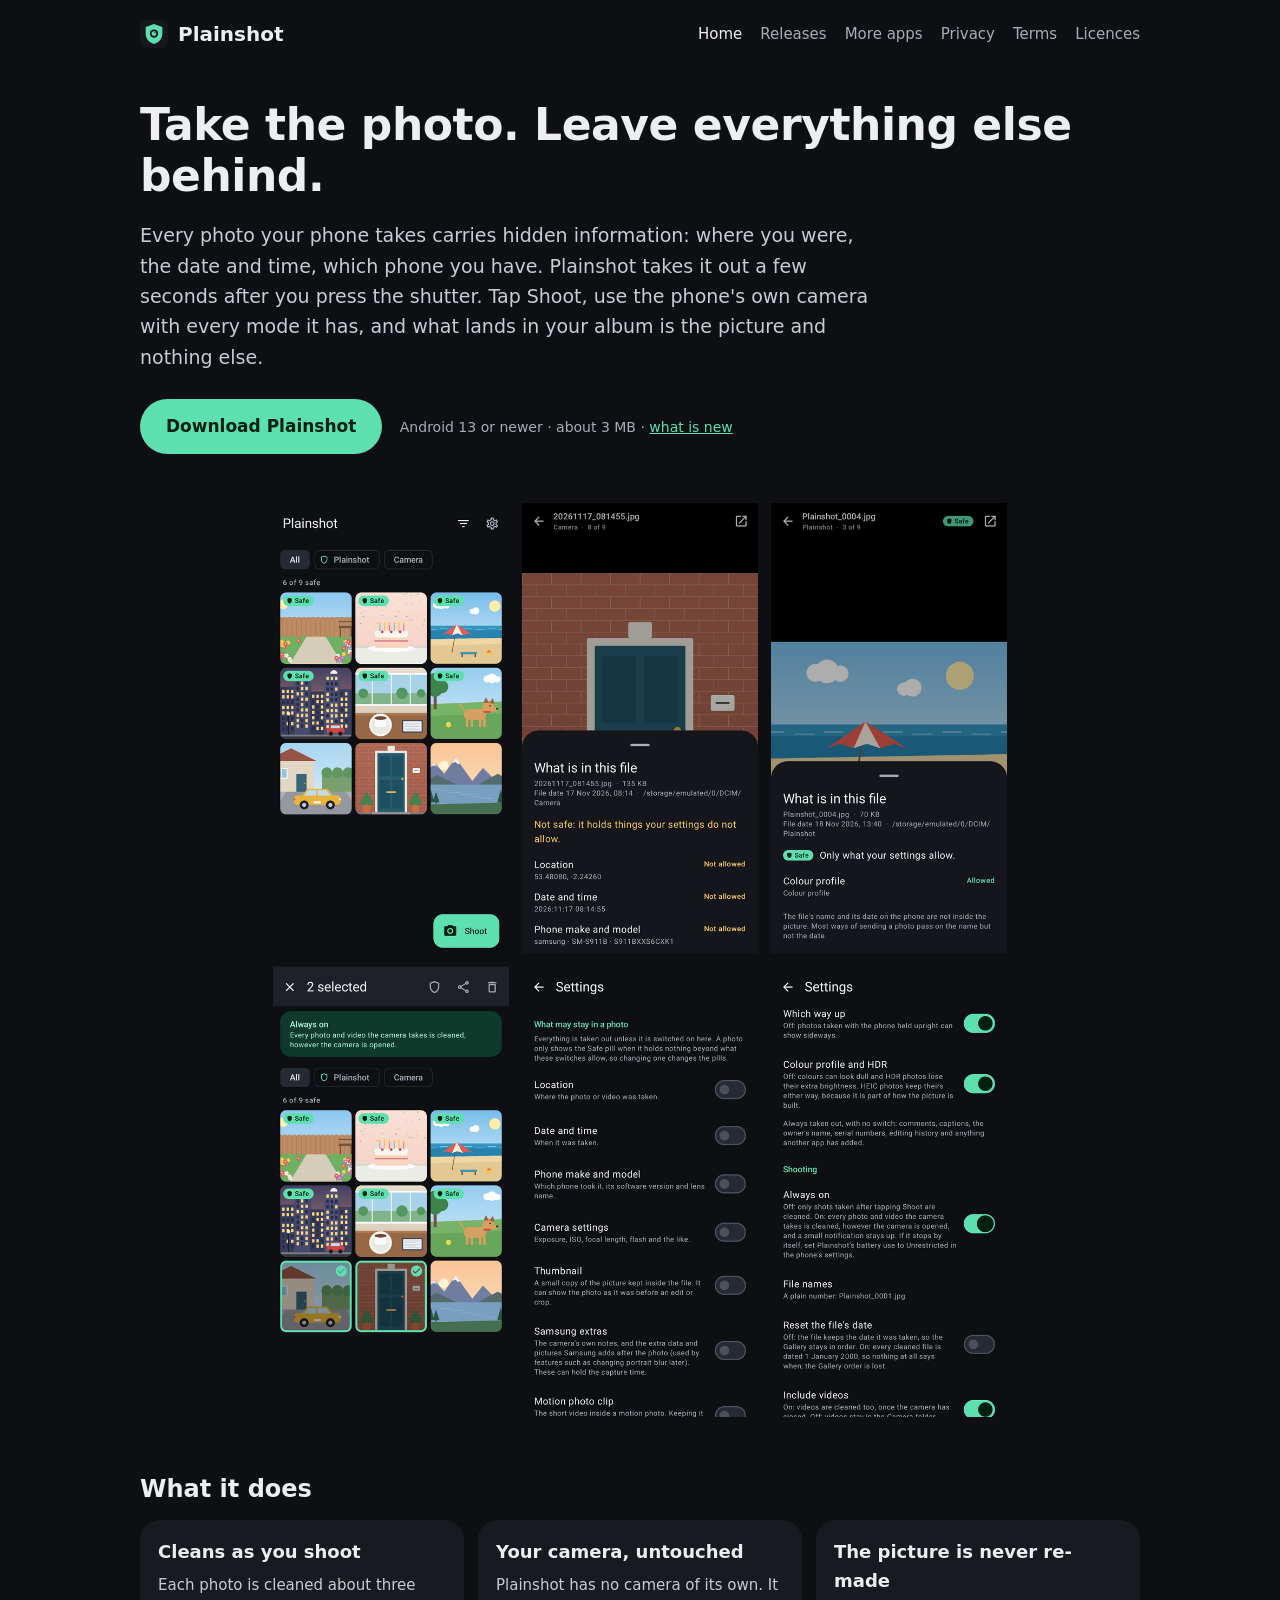
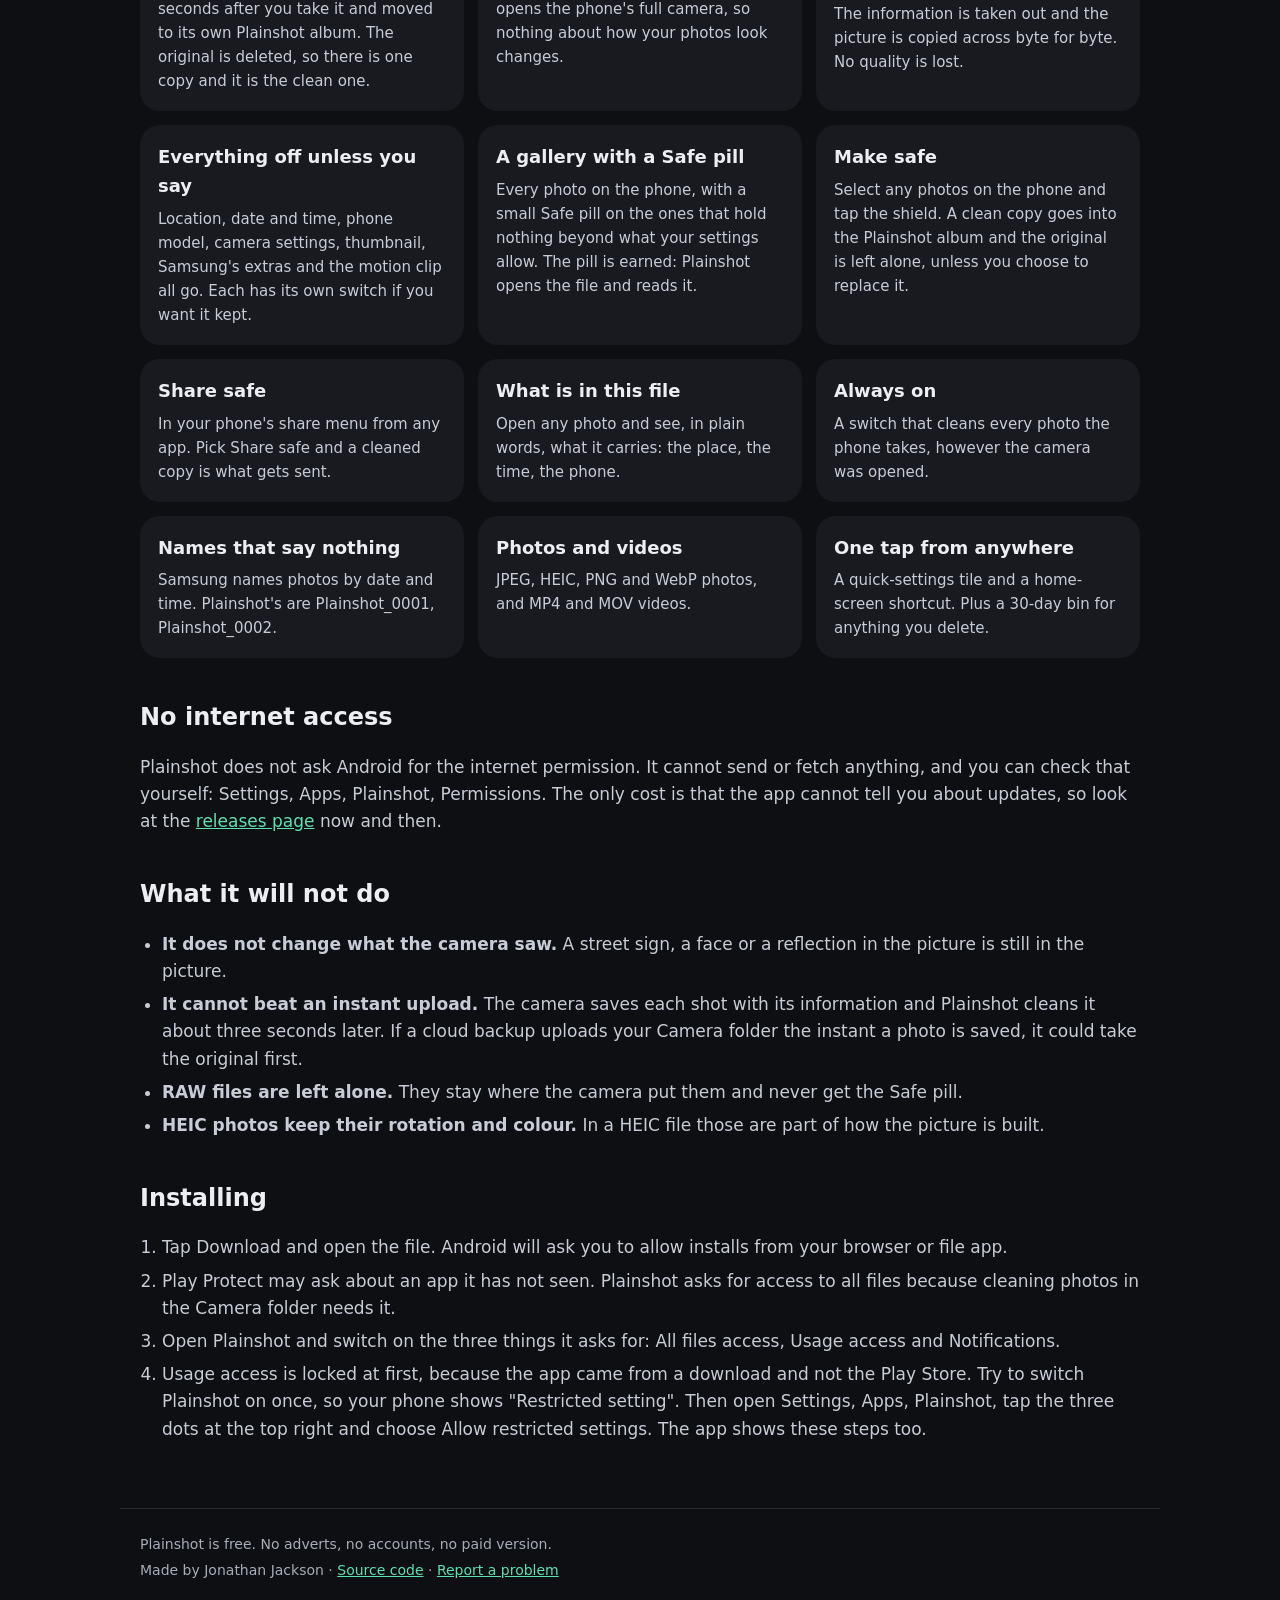
==== index.html @ b1a3e611 "Plainshot 1.0: first public release" ====
<!doctype html>
<html lang="en-GB">
<head>
<meta charset="utf-8">
<meta name="viewport" content="width=device-width, initial-scale=1">
<title>Plainshot: photos with nothing attached</title>
<meta name="description" content="Plainshot takes the hidden information out of your photos as you take them: where, when and which phone. Free, with no adverts, no accounts, no tracking and no internet access.">
<meta name="author" content="Jonathan Jackson">
<link rel="canonical" href="https://customgpter.github.io/plainshot/">
<link rel="icon" href="assets/favicon.svg" type="image/svg+xml">
<meta property="og:title" content="Plainshot: photos with nothing attached">
<meta property="og:description" content="Plainshot takes the hidden information out of your photos as you take them: where, when and which phone. Free, with no adverts, no accounts, no tracking and no internet access.">
<meta property="og:image" content="https://customgpter.github.io/plainshot/assets/screens.png">
<meta name="theme-color" content="#0e0f12">
<link rel="stylesheet" href="assets/site.css">
</head>
<body>
<header><a class="brand" href="index.html"><img src="assets/favicon.svg" alt="" width="28" height="28">Plainshot</a><nav><a href="index.html" class="on">Home</a><a href="releases.html">Releases</a><a href="more-apps.html">More apps</a><a href="privacy.html">Privacy</a><a href="terms.html">Terms</a><a href="licences.html">Licences</a></nav></header>
<main>

<section class="hero">
<h1>Take the photo. Leave everything else behind.</h1>
<p class="lead">Every photo your phone takes carries hidden information: where you were, the date and time, which phone you have. Plainshot takes it out a few seconds after you press the shutter. Tap Shoot, use the phone's own camera with every mode it has, and what lands in your album is the picture and nothing else.</p>
<p><a class="button" href="https://github.com/CustomGPTer/plainshot/releases/latest/download/Plainshot.apk">Download Plainshot</a> <span class="small">Android 13 or newer · about 3 MB · <a href="releases.html">what is new</a></span></p>
<img class="shots" src="assets/screens.png" alt="Six Plainshot screens: the gallery with Safe pills, what an uncleaned photo holds, the same sheet for a cleaned photo, selecting photos to make safe, the switches for what may stay, and the shooting settings" width="1404" height="1736">
</section>
<section><h2>What it does</h2>
<div class="grid">
<div><h3>Cleans as you shoot</h3><p>Each photo is cleaned about three seconds after you take it and moved to its own Plainshot album. The original is deleted, so there is one copy and it is the clean one.</p></div>
<div><h3>Your camera, untouched</h3><p>Plainshot has no camera of its own. It opens the phone's full camera, so nothing about how your photos look changes.</p></div>
<div><h3>The picture is never re-made</h3><p>The information is taken out and the picture is copied across byte for byte. No quality is lost.</p></div>
<div><h3>Everything off unless you say</h3><p>Location, date and time, phone model, camera settings, thumbnail, Samsung's extras and the motion clip all go. Each has its own switch if you want it kept.</p></div>
<div><h3>A gallery with a Safe pill</h3><p>Every photo on the phone, with a small Safe pill on the ones that hold nothing beyond what your settings allow. The pill is earned: Plainshot opens the file and reads it.</p></div>
<div><h3>Make safe</h3><p>Select any photos on the phone and tap the shield. A clean copy goes into the Plainshot album and the original is left alone, unless you choose to replace it.</p></div>
<div><h3>Share safe</h3><p>In your phone's share menu from any app. Pick Share safe and a cleaned copy is what gets sent.</p></div>
<div><h3>What is in this file</h3><p>Open any photo and see, in plain words, what it carries: the place, the time, the phone.</p></div>
<div><h3>Always on</h3><p>A switch that cleans every photo the phone takes, however the camera was opened.</p></div>
<div><h3>Names that say nothing</h3><p>Samsung names photos by date and time. Plainshot's are Plainshot_0001, Plainshot_0002.</p></div>
<div><h3>Photos and videos</h3><p>JPEG, HEIC, PNG and WebP photos, and MP4 and MOV videos.</p></div>
<div><h3>One tap from anywhere</h3><p>A quick-settings tile and a home-screen shortcut. Plus a 30-day bin for anything you delete.</p></div>
</div></section>
<section><h2>No internet access</h2>
<p>Plainshot does not ask Android for the internet permission. It cannot send or fetch anything, and you can check that yourself: Settings, Apps, Plainshot, Permissions. The only cost is that the app cannot tell you about updates, so look at the <a href="releases.html">releases page</a> now and then.</p></section>
<section><h2>What it will not do</h2>
<ul>
<li><strong>It does not change what the camera saw.</strong> A street sign, a face or a reflection in the picture is still in the picture.</li>
<li><strong>It cannot beat an instant upload.</strong> The camera saves each shot with its information and Plainshot cleans it about three seconds later. If a cloud backup uploads your Camera folder the instant a photo is saved, it could take the original first.</li>
<li><strong>RAW files are left alone.</strong> They stay where the camera put them and never get the Safe pill.</li>
<li><strong>HEIC photos keep their rotation and colour.</strong> In a HEIC file those are part of how the picture is built.</li>
</ul></section>
<section id="installing"><h2>Installing</h2>
<ol>
<li>Tap Download and open the file. Android will ask you to allow installs from your browser or file app.</li>
<li>Play Protect may ask about an app it has not seen. Plainshot asks for access to all files because cleaning photos in the Camera folder needs it.</li>
<li>Open Plainshot and switch on the three things it asks for: All files access, Usage access and Notifications.</li>
<li>Usage access is locked at first, because the app came from a download and not the Play Store. Try to switch Plainshot on once, so your phone shows "Restricted setting". Then open Settings, Apps, Plainshot, tap the three dots at the top right and choose Allow restricted settings. The app shows these steps too.</li>
</ol></section>

</main>
<footer><p>Plainshot is free. No adverts, no accounts, no paid version.</p><p>Made by Jonathan Jackson · <a href="https://github.com/CustomGPTer/plainshot">Source code</a> · <a href="https://github.com/CustomGPTer/plainshot/issues">Report a problem</a></p></footer>
</body>
</html>
---- assets/site.css ----
*{box-sizing:border-box}
html{color-scheme:dark}
body{margin:0;background:#0e0f12;color:#eceef2;font:17px/1.6 system-ui,-apple-system,"Segoe UI",Roboto,sans-serif}
a{color:#5edfb0}
header{display:flex;flex-wrap:wrap;align-items:center;gap:12px 24px;max-width:1040px;margin:0 auto;padding:18px 20px}
.brand{display:flex;align-items:center;gap:10px;color:#eceef2;font-weight:700;font-size:20px;text-decoration:none}
nav{display:flex;flex-wrap:wrap;gap:4px 18px;margin-left:auto}
nav a{color:#a7adb9;text-decoration:none;font-size:15px}
nav a.on,nav a:hover{color:#eceef2}
main{max-width:1040px;margin:0 auto;padding:8px 20px 48px}
h1{font-size:clamp(28px,5vw,44px);line-height:1.15;margin:24px 0 16px;letter-spacing:-.01em}
h2{font-size:24px;margin:40px 0 12px}
h3{font-size:18px;margin:0 0 6px}
h3 a{text-decoration:none}
p,li{color:#c7ccd6}
.lead{font-size:19px;max-width:62ch}
.small{font-size:14px;color:#a7adb9}
.button{display:inline-block;background:#5edfb0;color:#00210f;font-weight:700;text-decoration:none;padding:14px 26px;border-radius:999px;margin:8px 12px 8px 0}
.grid{display:grid;grid-template-columns:repeat(auto-fill,minmax(250px,1fr));gap:14px}
.grid>div{background:#181a20;border-radius:20px;padding:18px}
.grid p{margin:0;font-size:15px}
.shots{display:block;width:100%;max-width:760px;height:auto;margin:28px auto 0;border-radius:20px}
ul,ol{padding-left:22px}
li{margin:6px 0}
footer{border-top:1px solid #262a33;max-width:1040px;margin:0 auto;padding:20px;font-size:14px}
footer p{color:#a7adb9;margin:4px 0}
.mapps{list-style:none;margin:28px 0 0;padding:0;display:grid;gap:18px;grid-template-columns:repeat(auto-fill,minmax(min(100%,380px),1fr))}
.mapp{margin:0;display:flex;flex-direction:column;background:#181a20;border:1px solid #262a33;border-radius:20px;overflow:hidden}
.mapp-cover{position:relative;height:104px;background:linear-gradient(135deg,var(--b),var(--b2));overflow:hidden}
.mapp-cover svg{position:absolute;right:-19px;top:-26px;width:176px;height:176px;max-width:none;opacity:.22}
.mapp-body{display:flex;flex-direction:column;flex:1;padding:0 22px 22px}
.mapp-icon{width:68px;height:68px;border-radius:16px;margin-top:-34px;position:relative;box-shadow:0 0 0 4px #181a20,0 0 0 5px rgba(255,255,255,.1)}
.mapp h2{font-size:24px;margin:14px 0 2px}
.mapp-kind{color:#a7adb9;margin:0 0 10px;font-size:15px}
.mapp-say{margin:0 0 18px;font-size:16px}
.mapp-go{display:flex;flex-wrap:wrap;align-items:center;gap:10px 20px;margin:auto 0 0;font-weight:700}
.mapp-go .button{margin:0;padding:11px 20px;font-size:15px}
.mapp-site{font-size:15px}
.mapp-needs{font-size:14px;color:#a7adb9;margin:14px 0 0}
@media (max-width:600px){nav{margin-left:0}}
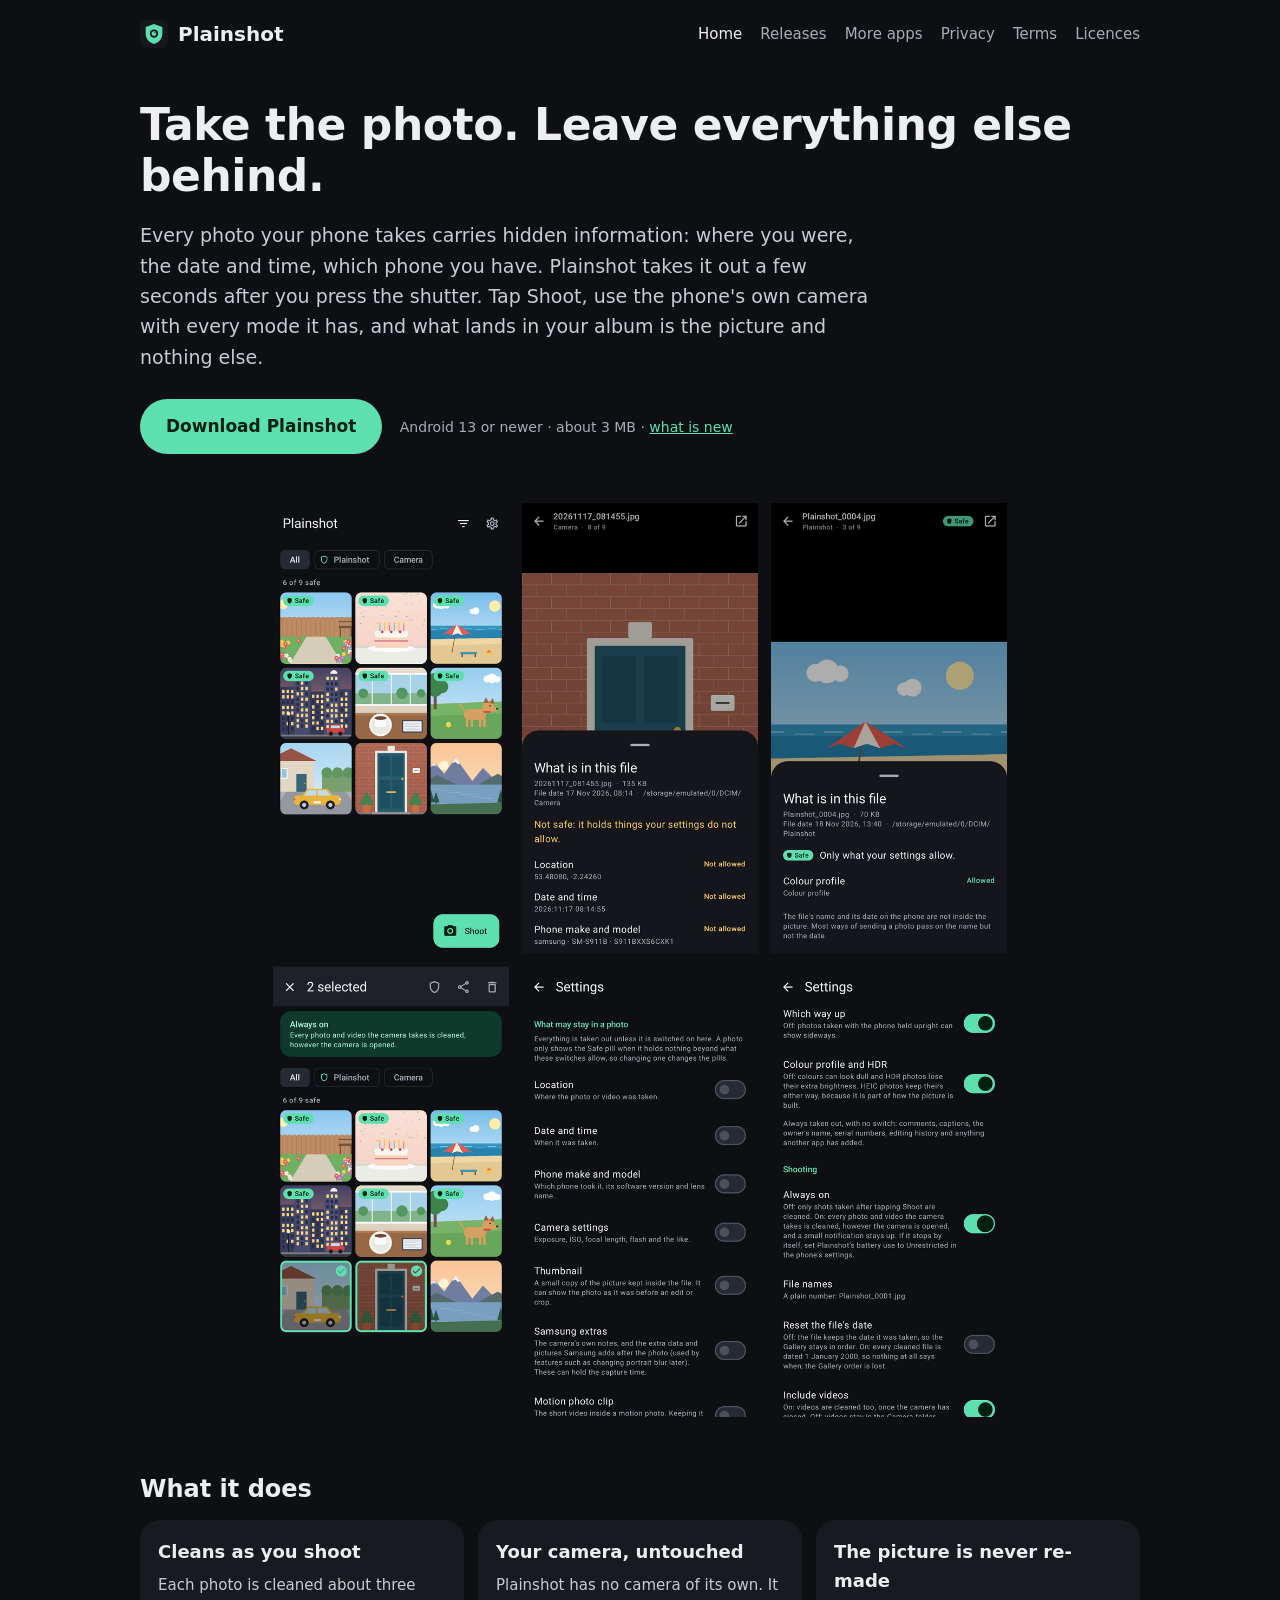
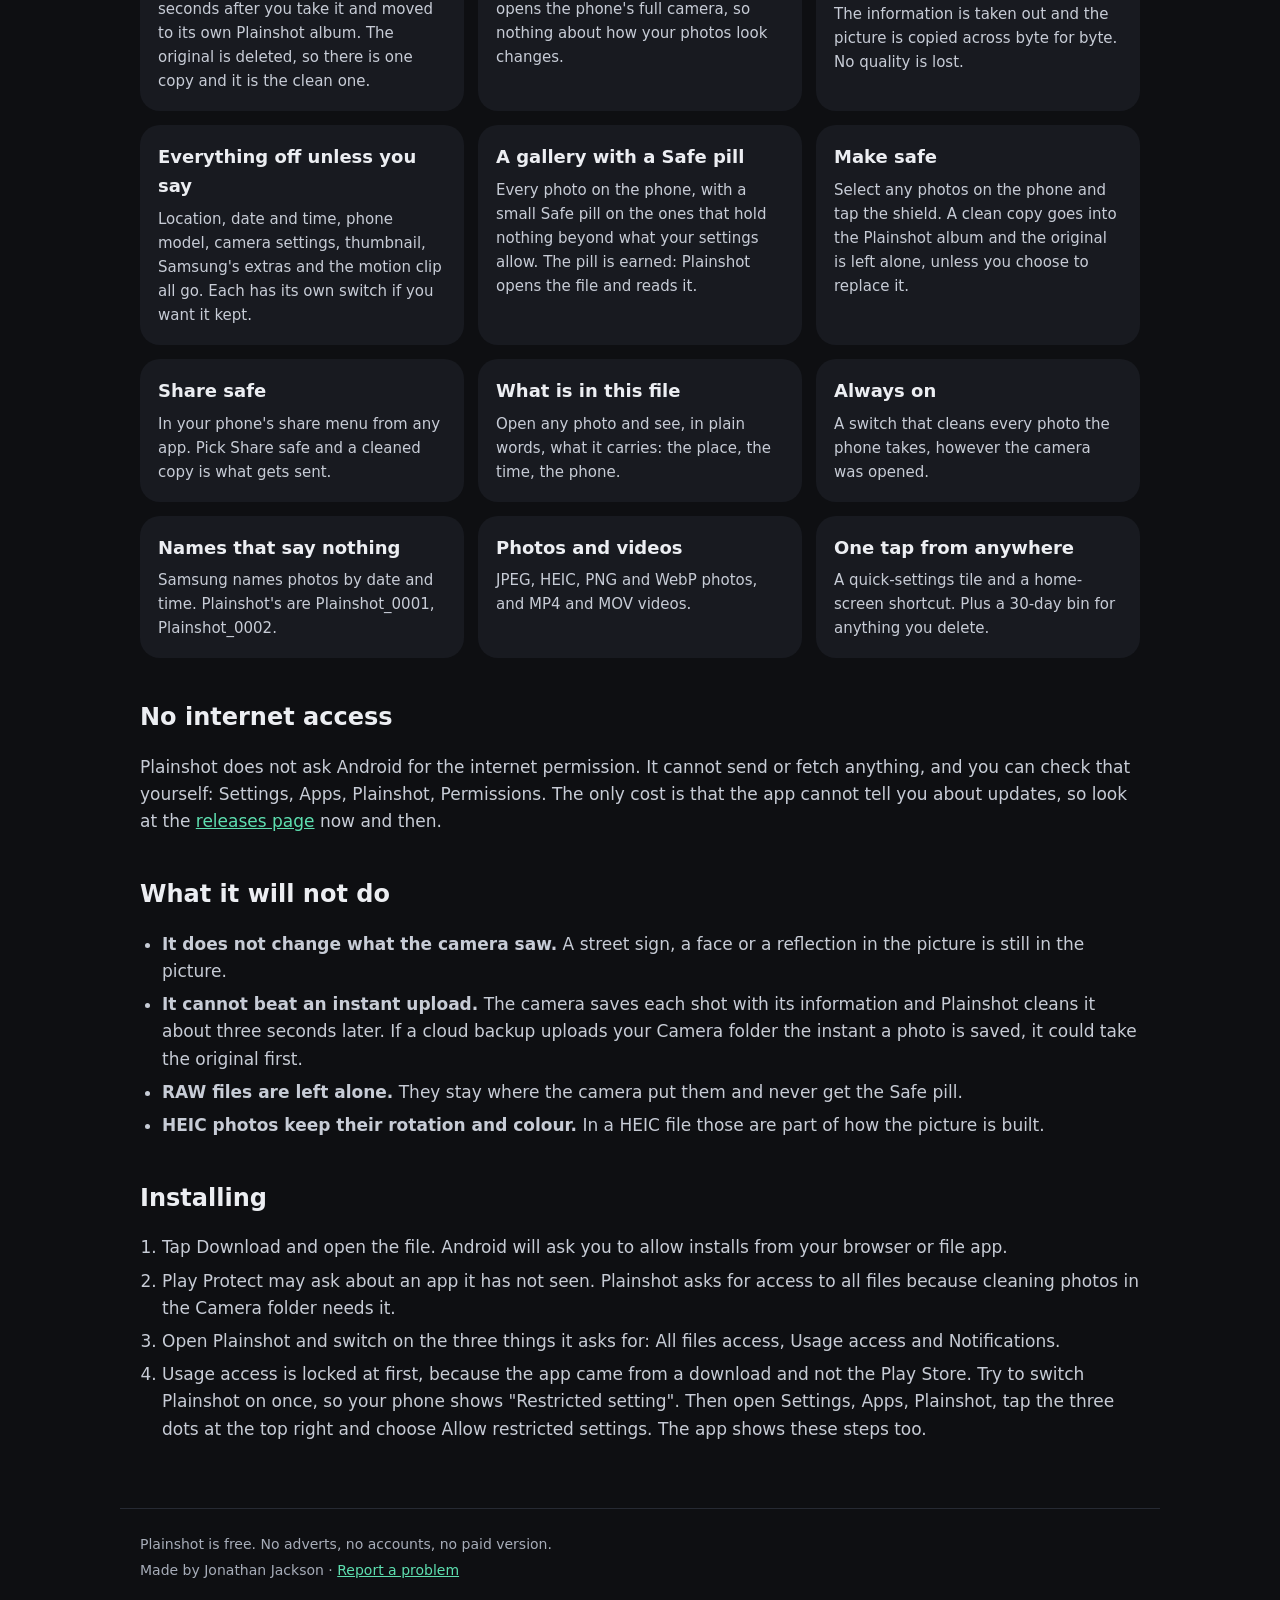
==== commit c26203d4: "Website and app releases only: the app's source code is no longer published" ====
--- a/index.html
+++ b/index.html
@@ -57,6 +57,6 @@
 </ol></section>
 
 </main>
-<footer><p>Plainshot is free. No adverts, no accounts, no paid version.</p><p>Made by Jonathan Jackson · <a href="https://github.com/CustomGPTer/plainshot">Source code</a> · <a href="https://github.com/CustomGPTer/plainshot/issues">Report a problem</a></p></footer>
+<footer><p>Plainshot is free. No adverts, no accounts, no paid version.</p><p>Made by Jonathan Jackson · <a href="https://github.com/CustomGPTer/plainshot/issues">Report a problem</a></p></footer>
 </body>
 </html>
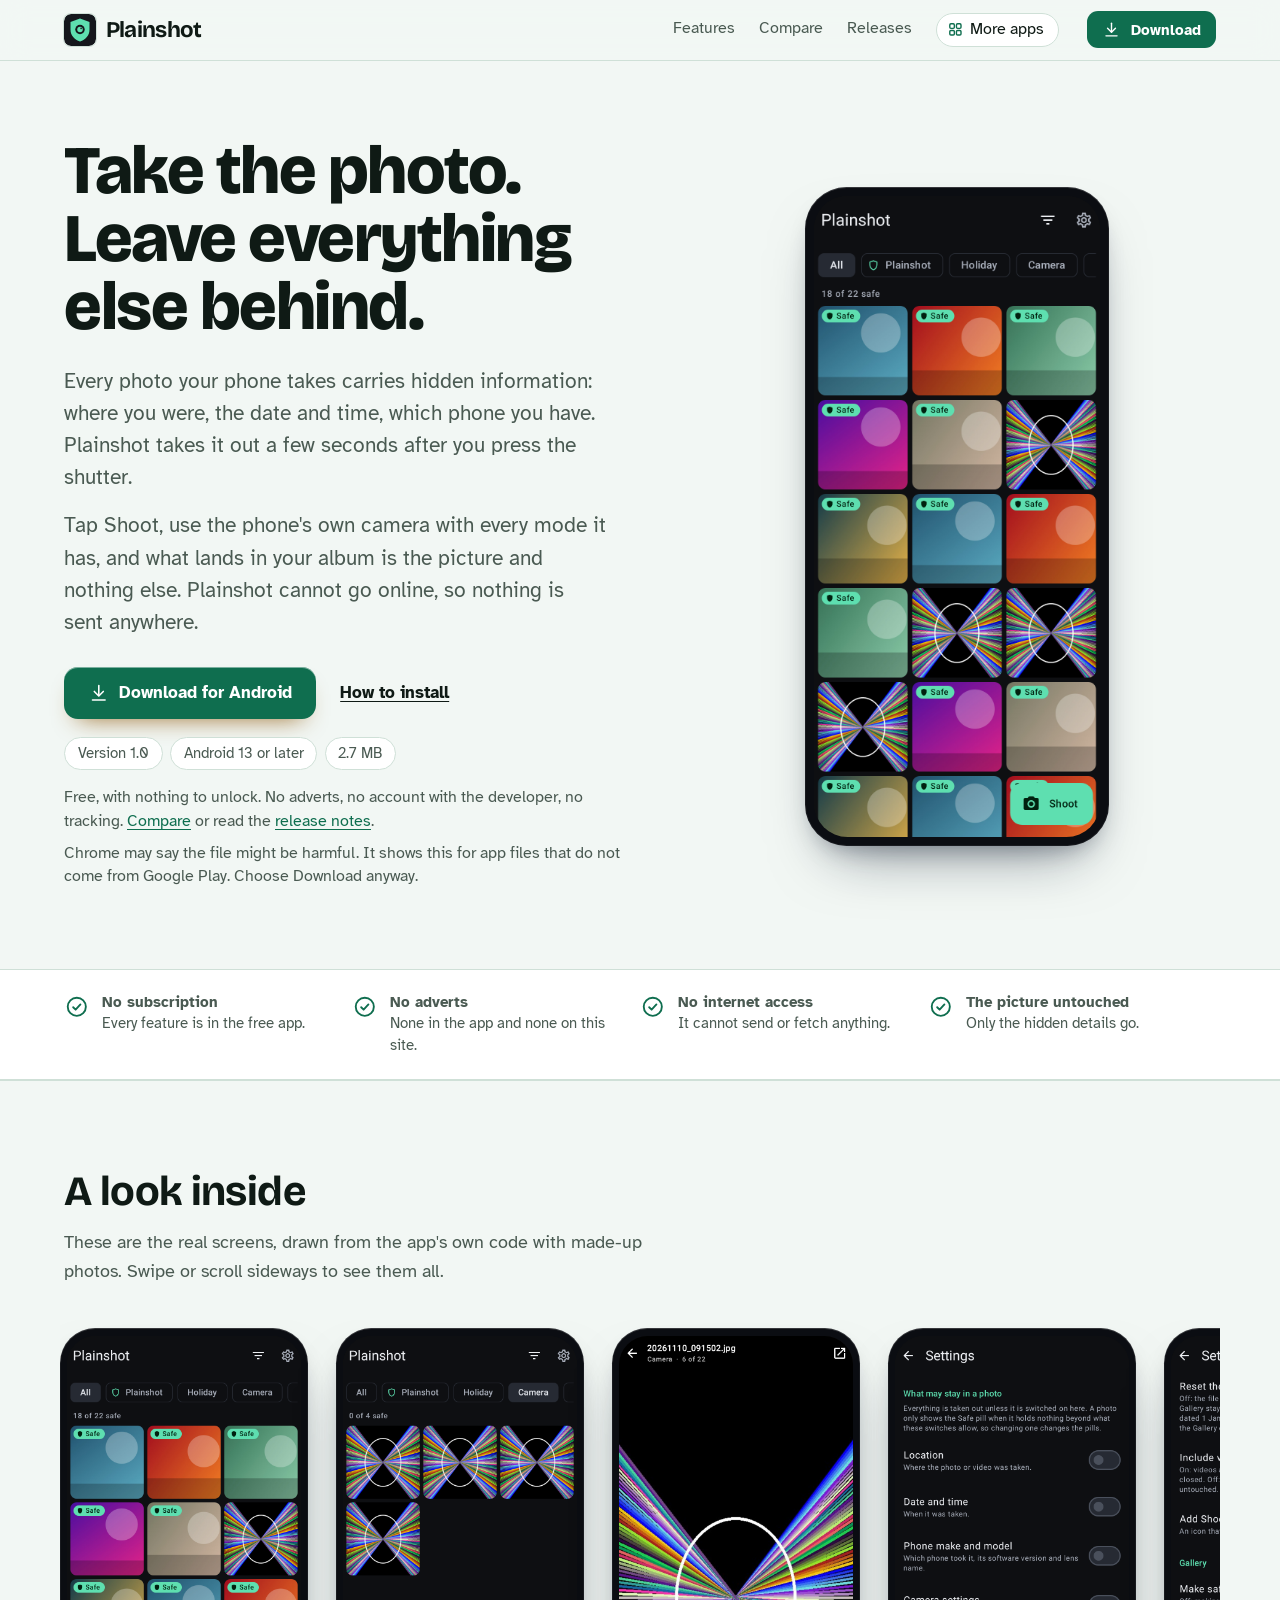
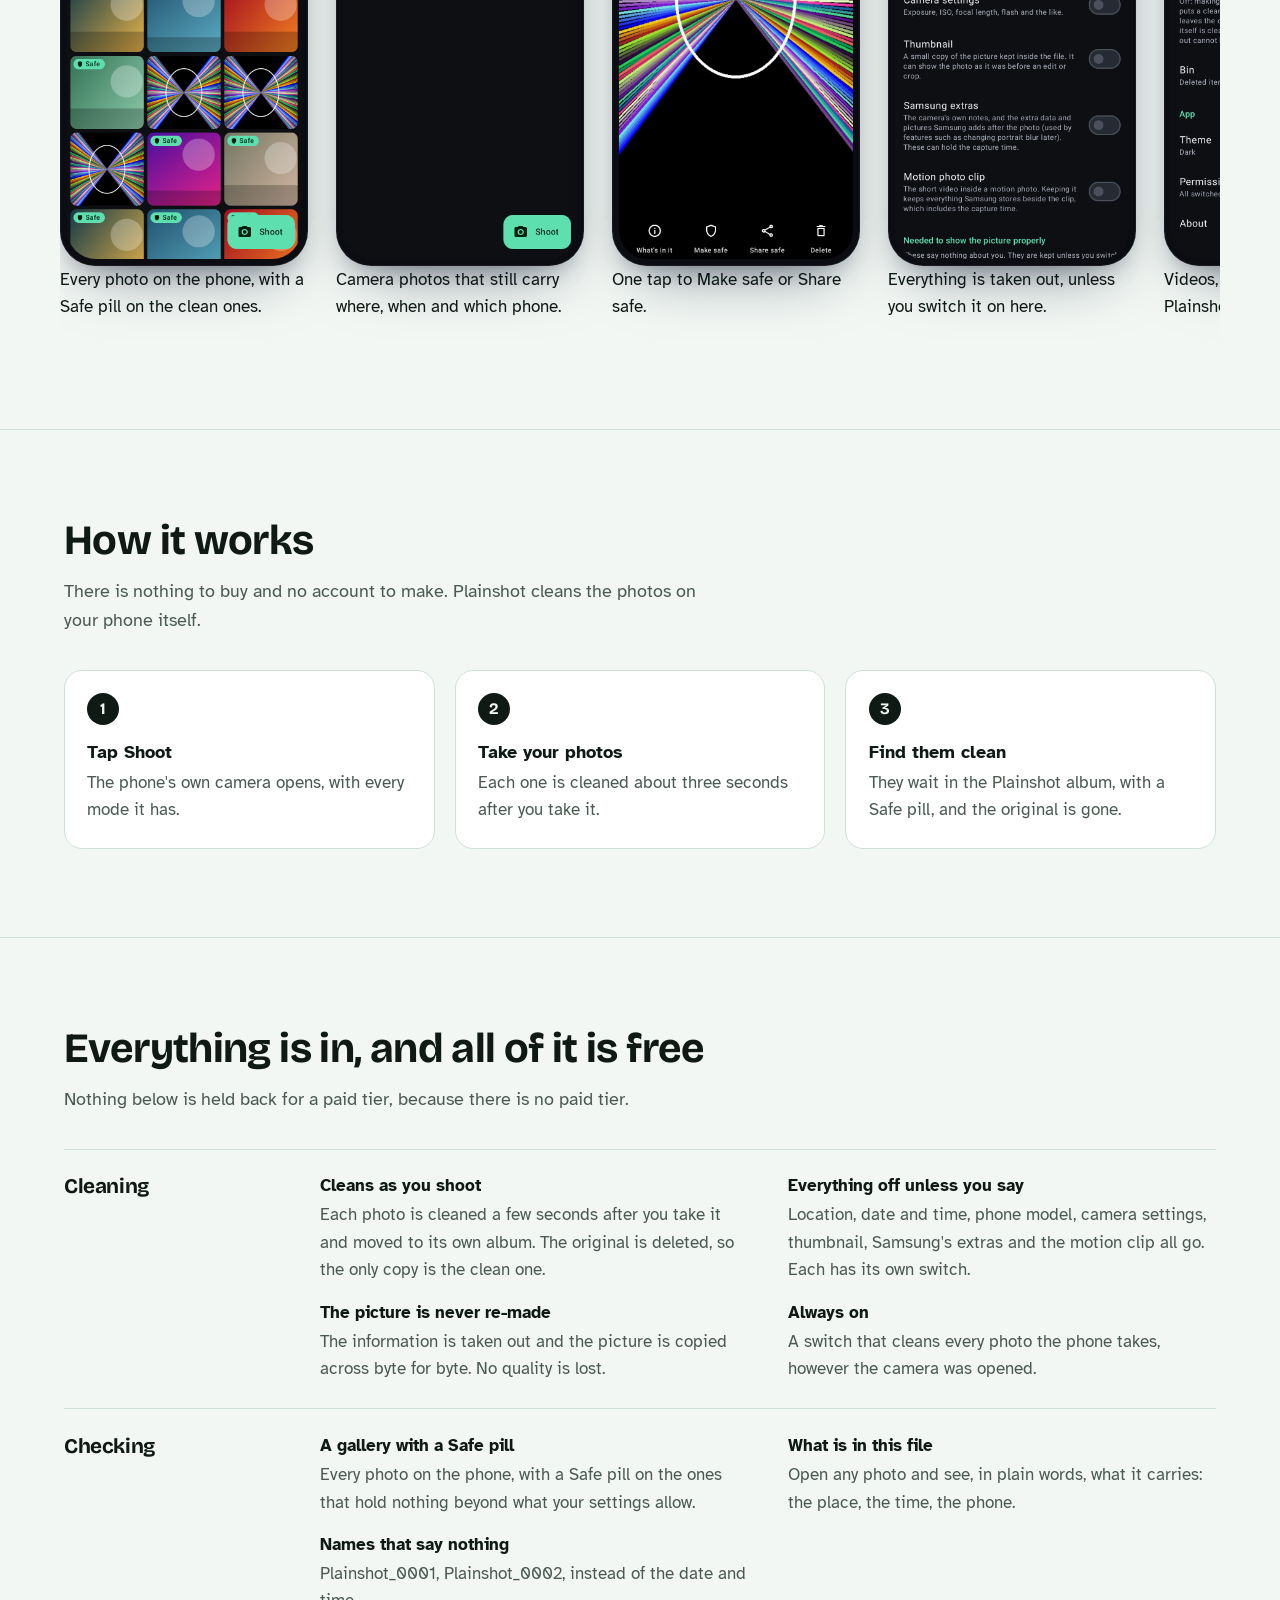
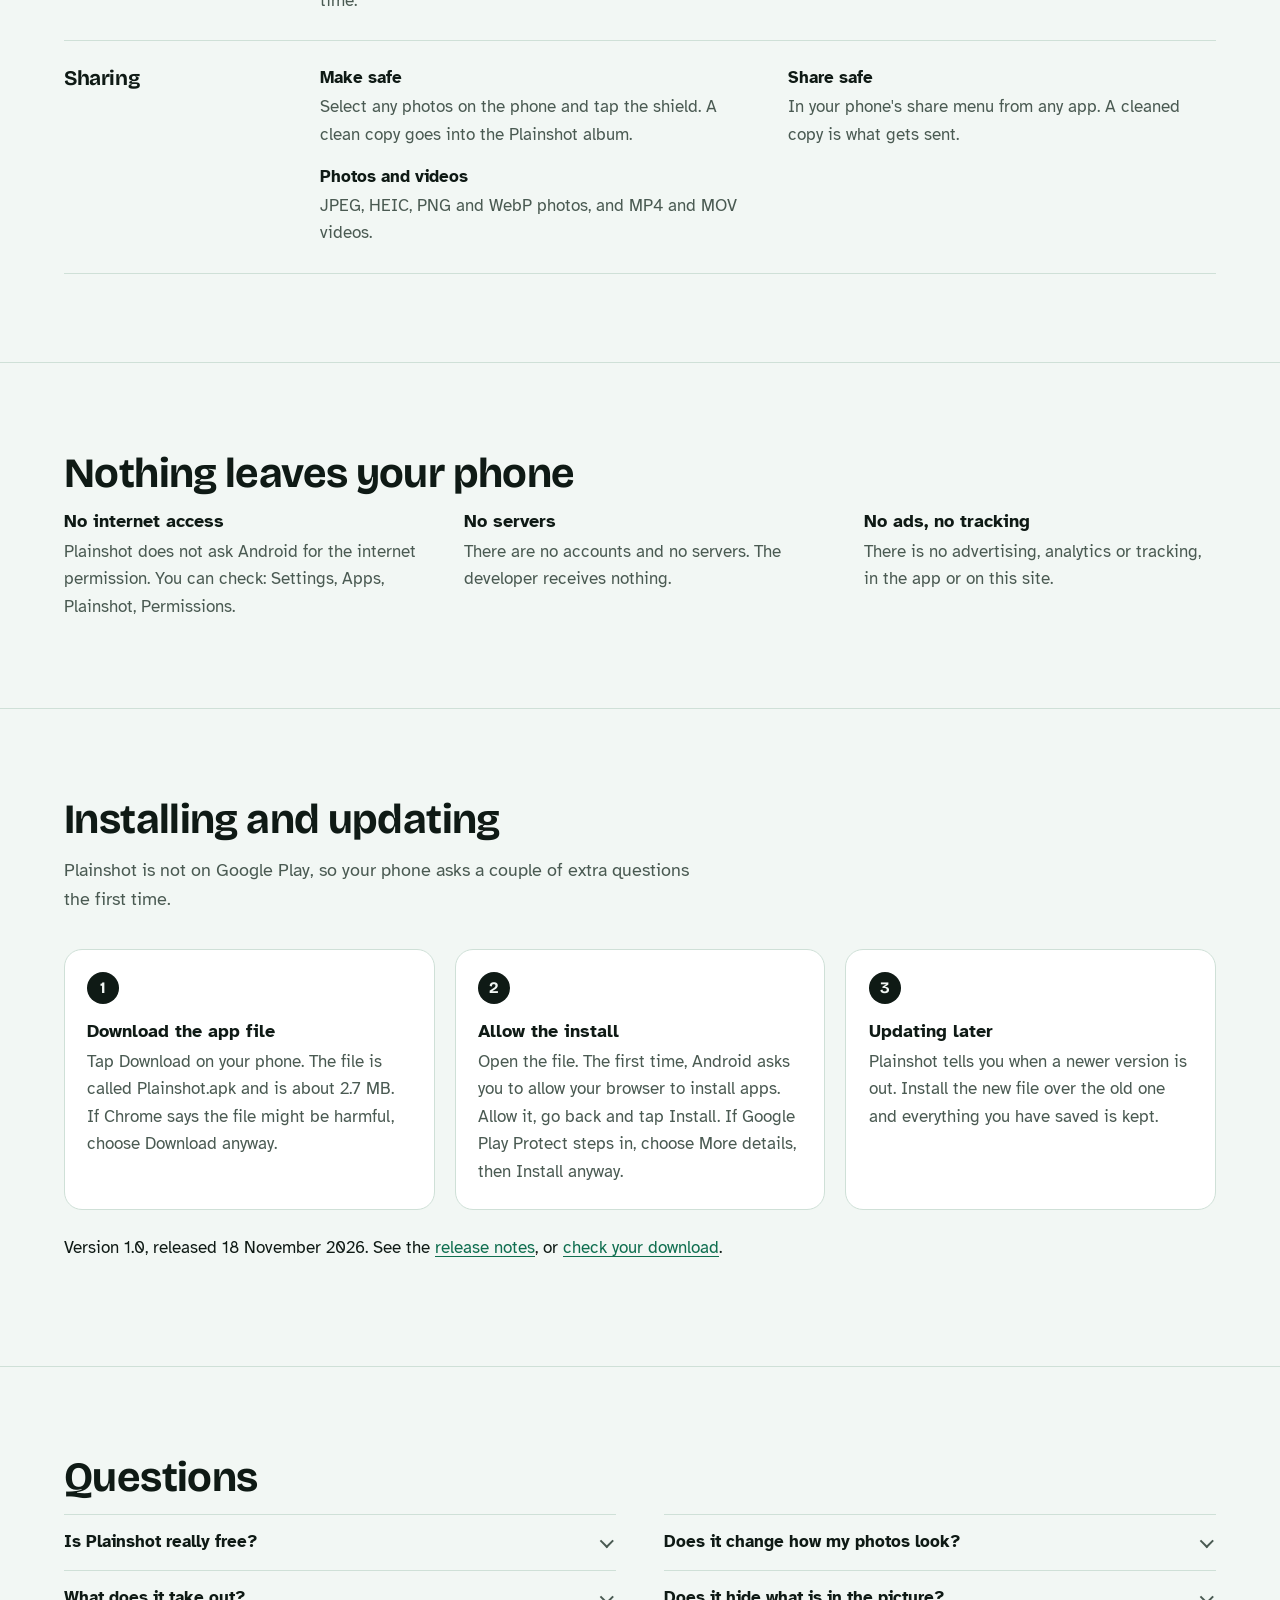
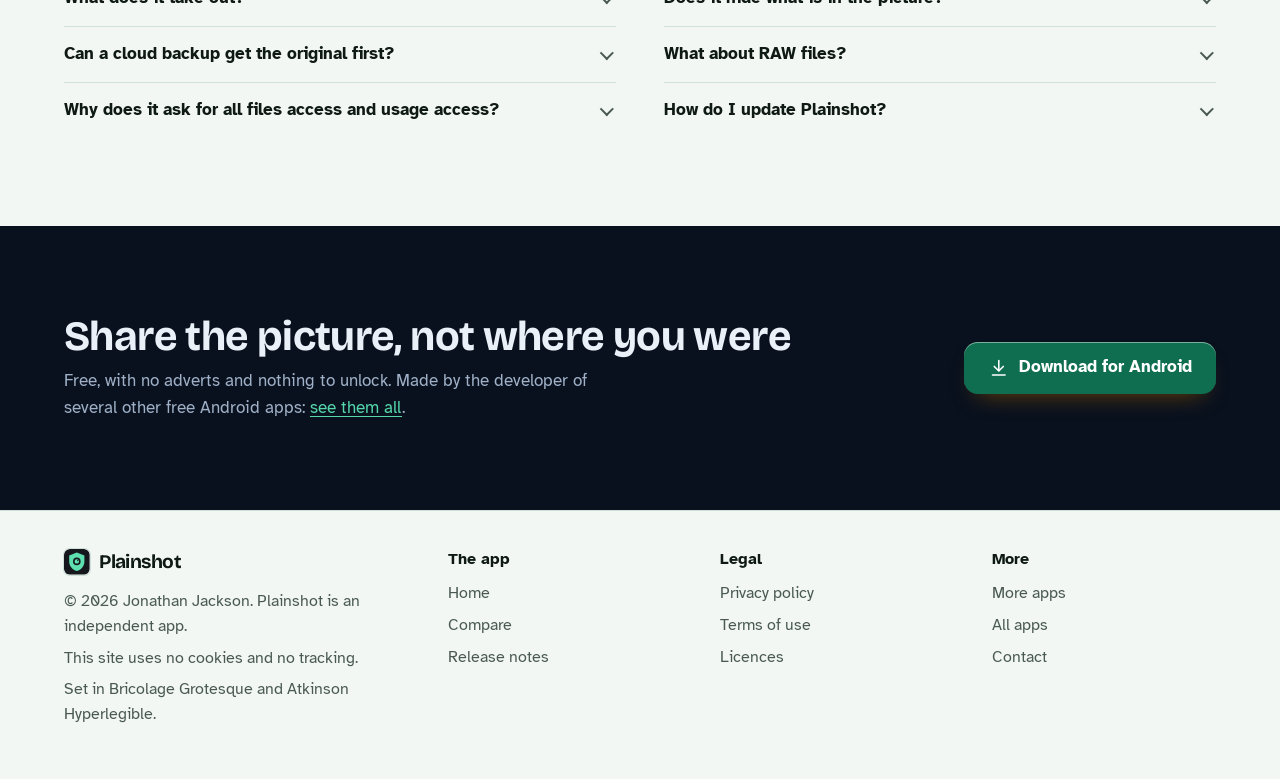
==== commit 43cd3dc2: "Rebuild the site on the shared layout, with real screens and a compare page" ====
--- a/index.html
+++ b/index.html
@@ -1,62 +1,144 @@
-<!doctype html>
+<!DOCTYPE html>
 <html lang="en-GB">
 <head>
 <meta charset="utf-8">
 <meta name="viewport" content="width=device-width, initial-scale=1">
-<title>Plainshot: photos with nothing attached</title>
-<meta name="description" content="Plainshot takes the hidden information out of your photos as you take them: where, when and which phone. Free, with no adverts, no accounts, no tracking and no internet access.">
+<title>Plainshot: take the photo, leave the hidden details behind</title>
+<meta name="description" content="Plainshot is a free Android app that takes the location, date and phone details out of every photo a few seconds after you take it. It has no internet access at all. No adverts, no account.">
 <meta name="author" content="Jonathan Jackson">
 <link rel="canonical" href="https://customgpter.github.io/plainshot/">
-<link rel="icon" href="assets/favicon.svg" type="image/svg+xml">
-<meta property="og:title" content="Plainshot: photos with nothing attached">
-<meta property="og:description" content="Plainshot takes the hidden information out of your photos as you take them: where, when and which phone. Free, with no adverts, no accounts, no tracking and no internet access.">
-<meta property="og:image" content="https://customgpter.github.io/plainshot/assets/screens.png">
-<meta name="theme-color" content="#0e0f12">
-<link rel="stylesheet" href="assets/site.css">
+<meta name="theme-color" content="#f2f7f4" media="(prefers-color-scheme: light)">
+<meta name="theme-color" content="#0e0f12" media="(prefers-color-scheme: dark)">
+<meta property="og:type" content="website">
+<meta property="og:site_name" content="Plainshot">
+<meta property="og:title" content="Plainshot: take the photo, leave the hidden details behind">
+<meta property="og:description" content="Plainshot is a free Android app that takes the location, date and phone details out of every photo a few seconds after you take it. It has no internet access at all. No adverts, no account.">
+<meta property="og:url" content="https://customgpter.github.io/plainshot/">
+<meta property="og:image" content="https://customgpter.github.io/plainshot/assets/og.png">
+<meta property="og:image:width" content="1200">
+<meta property="og:image:height" content="630">
+<meta property="og:image:alt" content="Plainshot&#x27;s gallery, with a Safe pill on the cleaned photos">
+<meta property="og:locale" content="en_GB">
+<meta name="twitter:card" content="summary_large_image">
+<link rel="icon" href="./assets/favicon.svg" type="image/svg+xml">
+<link rel="apple-touch-icon" href="./assets/apple-touch-icon.png">
+<link rel="preload" href="./assets/fonts/bricolage-grotesque-latin.woff2" as="font" type="font/woff2" crossorigin>
+<link rel="preload" href="./assets/fonts/atkinson-hyperlegible-latin-400-normal.woff2" as="font" type="font/woff2" crossorigin>
+<link rel="stylesheet" href="./assets/site.css?v=1">
+<link rel="stylesheet" href="./assets/house.css?v=1">
+<link rel="stylesheet" href="./assets/apps-list.css?v=1">
+<script src="./assets/apps-list.js?v=1" defer></script>
+<script type="application/ld+json">{"@context":"https://schema.org","@type":"SoftwareApplication","name":"Plainshot","url":"https://customgpter.github.io/plainshot/","description":"Plainshot is a free Android app that takes the location, date and phone details out of every photo a few seconds after you take it. It has no internet access at all. No adverts, no account.","applicationCategory":"PhotographyApplication","operatingSystem":"Android 13 or later","softwareVersion":"1.0","downloadUrl":"https://github.com/CustomGPTer/plainshot/releases/latest/download/Plainshot.apk","releaseNotes":"https://customgpter.github.io/plainshot/releases.html","offers":{"@type":"Offer","price":"0","priceCurrency":"GBP"},"inLanguage":"en-GB","image":"https://customgpter.github.io/plainshot/assets/og.png","featureList":["Cleans as you shoot","Everything off unless you say","The picture is never re-made","Always on","A gallery with a Safe pill","What is in this file","Names that say nothing","Make safe","Share safe","Photos and videos"],"author":{"@type":"Person","name":"Jonathan Jackson"}}</script>
+<script type="application/ld+json">{"@context":"https://schema.org","@type":"FAQPage","mainEntity":[{"@type":"Question","name":"Is Plainshot really free?","acceptedAnswer":{"@type":"Answer","text":"Yes. There is no paid version, no subscription and no adverts. See the comparison."}},{"@type":"Question","name":"Does it change how my photos look?","acceptedAnswer":{"@type":"Answer","text":"No. It uses the phone's own camera, and the picture is copied across byte for byte. Only the hidden information is taken out."}},{"@type":"Question","name":"What does it take out?","acceptedAnswer":{"@type":"Answer","text":"Location, date and time, phone model, camera settings, the small preview, Samsung's extras and the motion clip. Each can be kept with its own switch."}},{"@type":"Question","name":"Does it hide what is in the picture?","acceptedAnswer":{"@type":"Answer","text":"No. A street sign, a face or a reflection in the picture is still in the picture."}},{"@type":"Question","name":"Can a cloud backup get the original first?","acceptedAnswer":{"@type":"Answer","text":"It can. The camera saves each shot with its information and Plainshot cleans it about three seconds later. A backup that uploads the instant a photo is saved could take the original."}},{"@type":"Question","name":"What about RAW files?","acceptedAnswer":{"@type":"Answer","text":"They are left where the camera put them and never get the Safe pill. HEIC photos keep their rotation and colour, because in a HEIC file those are part of the picture."}},{"@type":"Question","name":"Why does it ask for all files access and usage access?","acceptedAnswer":{"@type":"Answer","text":"All files access lets it clean photos in the Camera folder. Usage access lets it see when the camera closes. Android locks usage access for downloaded apps; the app shows how to allow it."}},{"@type":"Question","name":"How do I update Plainshot?","acceptedAnswer":{"@type":"Answer","text":"Plainshot has no internet access, so it cannot tell you about new versions. Look at the release notes now and then, and install a new version over the old one."}}]}</script>
 </head>
 <body>
-<header><a class="brand" href="index.html"><img src="assets/favicon.svg" alt="" width="28" height="28">Plainshot</a><nav><a href="index.html" class="on">Home</a><a href="releases.html">Releases</a><a href="more-apps.html">More apps</a><a href="privacy.html">Privacy</a><a href="terms.html">Terms</a><a href="licences.html">Licences</a></nav></header>
-<main>
+<a class="skip" href="#main">Skip to content</a>
+<header class="masthead">
+<div class="wrap">
+<a class="brand" href="./" aria-label="Plainshot home"><svg viewBox="0 0 64 64" aria-hidden="true"><rect width="64" height="64" rx="14" fill="#15171c"/><path d="M32 9l19 7v15c0 12-8 20.5-19 24-11-3.5-19-12-19-24V16z" fill="#5edfb0"/><circle cx="32" cy="31" r="9.5" fill="#15171c"/><circle cx="32" cy="31" r="5.5" fill="#5edfb0"/><circle cx="34.2" cy="28.8" r="1.6" fill="#15171c"/></svg><span>Plainshot</span></a>
+<nav aria-label="Main"><ul><li><a href="./#features">Features</a></li><li><a href="./compare.html">Compare</a></li><li><a href="./releases.html">Releases</a></li><li><a class="more-apps" href="./more-apps.html"><svg class="ico" viewBox="0 0 24 24" aria-hidden="true"><rect x="4" y="4" width="6.5" height="6.5" rx="1.6"/><rect x="13.5" y="4" width="6.5" height="6.5" rx="1.6"/><rect x="4" y="13.5" width="6.5" height="6.5" rx="1.6"/><rect x="13.5" y="13.5" width="6.5" height="6.5" rx="1.6"/></svg>More apps</a></li></ul></nav>
+<a class="button small" href="https://github.com/CustomGPTer/plainshot/releases/latest/download/Plainshot.apk"><svg class="ico" viewBox="0 0 24 24" aria-hidden="true"><path d="M12 4v11"/><path d="M7 10.5l5 5 5-5"/><path d="M5 20h14"/></svg>Download</a>
+</div>
+</header>
+<main id="main">
+<div class="hero">
+<div class="wrap hero-grid">
+<div class="hero-copy">
+<h1>Take the photo. Leave everything else behind.</h1>
+<p class="lede">Every photo your phone takes carries hidden information: where you were, the date and time, which phone you have. Plainshot takes it out a few seconds after you press the shutter.</p><p class="lede">Tap Shoot, use the phone's own camera with every mode it has, and what lands in your album is the picture and nothing else. Plainshot cannot go online, so nothing is sent anywhere.</p>
 
-<section class="hero">
-<h1>Take the photo. Leave everything else behind.</h1>
-<p class="lead">Every photo your phone takes carries hidden information: where you were, the date and time, which phone you have. Plainshot takes it out a few seconds after you press the shutter. Tap Shoot, use the phone's own camera with every mode it has, and what lands in your album is the picture and nothing else.</p>
-<p><a class="button" href="https://github.com/CustomGPTer/plainshot/releases/latest/download/Plainshot.apk">Download Plainshot</a> <span class="small">Android 13 or newer · about 3 MB · <a href="releases.html">what is new</a></span></p>
-<img class="shots" src="assets/screens.png" alt="Six Plainshot screens: the gallery with Safe pills, what an uncleaned photo holds, the same sheet for a cleaned photo, selecting photos to make safe, the switches for what may stay, and the shooting settings" width="1404" height="1736">
+<p class="get" id="download"><a class="button" href="https://github.com/CustomGPTer/plainshot/releases/latest/download/Plainshot.apk"><svg class="ico" viewBox="0 0 24 24" aria-hidden="true"><path d="M12 4v11"/><path d="M7 10.5l5 5 5-5"/><path d="M5 20h14"/></svg>Download for Android</a><a class="aside" href="#install">How to install</a></p>
+<ul class="pills"><li>Version 1.0</li><li>Android 13 or later</li><li>2.7 MB</li></ul>
+<p class="facts">Free, with nothing to unlock. No adverts, no account with the developer, no tracking. <a href="compare.html">Compare</a> or read the <a href="releases.html">release notes</a>.</p>
+<p class="facts">Chrome may say the file might be harmful. It shows this for app files that do not come from Google Play. Choose Download anyway.</p>
+</div>
+<div class="hero-phone"><div class="phone"><img src="./assets/screens/gallery.png" alt="Every photo on the phone, with a Safe pill on the clean ones." width="393" height="852" fetchpriority="high"></div></div>
+</div>
+</div>
+
+<section class="promises" aria-label="In short">
+<div class="wrap"><ul><li><svg class="ico" viewBox="0 0 24 24" aria-hidden="true"><circle cx="12" cy="12" r="8.5"/><path d="M8.6 12.4l2.3 2.3 4.5-4.9"/></svg><span><b>No subscription</b><span>Every feature is in the free app.</span></span></li><li><svg class="ico" viewBox="0 0 24 24" aria-hidden="true"><circle cx="12" cy="12" r="8.5"/><path d="M8.6 12.4l2.3 2.3 4.5-4.9"/></svg><span><b>No adverts</b><span>None in the app and none on this site.</span></span></li><li><svg class="ico" viewBox="0 0 24 24" aria-hidden="true"><circle cx="12" cy="12" r="8.5"/><path d="M8.6 12.4l2.3 2.3 4.5-4.9"/></svg><span><b>No internet access</b><span>It cannot send or fetch anything.</span></span></li><li><svg class="ico" viewBox="0 0 24 24" aria-hidden="true"><circle cx="12" cy="12" r="8.5"/><path d="M8.6 12.4l2.3 2.3 4.5-4.9"/></svg><span><b>The picture untouched</b><span>Only the hidden details go.</span></span></li></ul></div>
 </section>
-<section><h2>What it does</h2>
-<div class="grid">
-<div><h3>Cleans as you shoot</h3><p>Each photo is cleaned about three seconds after you take it and moved to its own Plainshot album. The original is deleted, so there is one copy and it is the clean one.</p></div>
-<div><h3>Your camera, untouched</h3><p>Plainshot has no camera of its own. It opens the phone's full camera, so nothing about how your photos look changes.</p></div>
-<div><h3>The picture is never re-made</h3><p>The information is taken out and the picture is copied across byte for byte. No quality is lost.</p></div>
-<div><h3>Everything off unless you say</h3><p>Location, date and time, phone model, camera settings, thumbnail, Samsung's extras and the motion clip all go. Each has its own switch if you want it kept.</p></div>
-<div><h3>A gallery with a Safe pill</h3><p>Every photo on the phone, with a small Safe pill on the ones that hold nothing beyond what your settings allow. The pill is earned: Plainshot opens the file and reads it.</p></div>
-<div><h3>Make safe</h3><p>Select any photos on the phone and tap the shield. A clean copy goes into the Plainshot album and the original is left alone, unless you choose to replace it.</p></div>
-<div><h3>Share safe</h3><p>In your phone's share menu from any app. Pick Share safe and a cleaned copy is what gets sent.</p></div>
-<div><h3>What is in this file</h3><p>Open any photo and see, in plain words, what it carries: the place, the time, the phone.</p></div>
-<div><h3>Always on</h3><p>A switch that cleans every photo the phone takes, however the camera was opened.</p></div>
-<div><h3>Names that say nothing</h3><p>Samsung names photos by date and time. Plainshot's are Plainshot_0001, Plainshot_0002.</p></div>
-<div><h3>Photos and videos</h3><p>JPEG, HEIC, PNG and WebP photos, and MP4 and MOV videos.</p></div>
-<div><h3>One tap from anywhere</h3><p>A quick-settings tile and a home-screen shortcut. Plus a 30-day bin for anything you delete.</p></div>
-</div></section>
-<section><h2>No internet access</h2>
-<p>Plainshot does not ask Android for the internet permission. It cannot send or fetch anything, and you can check that yourself: Settings, Apps, Plainshot, Permissions. The only cost is that the app cannot tell you about updates, so look at the <a href="releases.html">releases page</a> now and then.</p></section>
-<section><h2>What it will not do</h2>
-<ul>
-<li><strong>It does not change what the camera saw.</strong> A street sign, a face or a reflection in the picture is still in the picture.</li>
-<li><strong>It cannot beat an instant upload.</strong> The camera saves each shot with its information and Plainshot cleans it about three seconds later. If a cloud backup uploads your Camera folder the instant a photo is saved, it could take the original first.</li>
-<li><strong>RAW files are left alone.</strong> They stay where the camera put them and never get the Safe pill.</li>
-<li><strong>HEIC photos keep their rotation and colour.</strong> In a HEIC file those are part of how the picture is built.</li>
-</ul></section>
-<section id="installing"><h2>Installing</h2>
-<ol>
-<li>Tap Download and open the file. Android will ask you to allow installs from your browser or file app.</li>
-<li>Play Protect may ask about an app it has not seen. Plainshot asks for access to all files because cleaning photos in the Camera folder needs it.</li>
-<li>Open Plainshot and switch on the three things it asks for: All files access, Usage access and Notifications.</li>
-<li>Usage access is locked at first, because the app came from a download and not the Play Store. Try to switch Plainshot on once, so your phone shows "Restricted setting". Then open Settings, Apps, Plainshot, tap the three dots at the top right and choose Allow restricted settings. The app shows these steps too.</li>
-</ol></section>
 
+<section id="screens" aria-labelledby="screens-h">
+<div class="wrap">
+<h2 id="screens-h">A look inside</h2>
+<p class="intro">These are the real screens, drawn from the app&#x27;s own code with made-up photos. Swipe or scroll sideways to see them all.</p>
+<div class="gallery" tabindex="0" role="region" aria-label="Screens from Plainshot"><figure class="shot"><div class="phone"><img src="./assets/screens/gallery.png" alt="Every photo on the phone, with a Safe pill on the clean ones." width="393" height="852" loading="eager" decoding="async"></div><figcaption>Every photo on the phone, with a Safe pill on the clean ones.</figcaption></figure><figure class="shot"><div class="phone"><img src="./assets/screens/camera.png" alt="Camera photos that still carry where, when and which phone." width="393" height="852" loading="eager" decoding="async"></div><figcaption>Camera photos that still carry where, when and which phone.</figcaption></figure><figure class="shot"><div class="phone"><img src="./assets/screens/viewer.png" alt="One tap to Make safe or Share safe." width="393" height="852" loading="eager" decoding="async"></div><figcaption>One tap to Make safe or Share safe.</figcaption></figure><figure class="shot"><div class="phone"><img src="./assets/screens/settings.png" alt="Everything is taken out, unless you switch it on here." width="393" height="852" loading="eager" decoding="async"></div><figcaption>Everything is taken out, unless you switch it on here.</figcaption></figure><figure class="shot"><div class="phone"><img src="./assets/screens/more.png" alt="Videos, file dates and the Plainshot album." width="393" height="852" loading="eager" decoding="async"></div><figcaption>Videos, file dates and the Plainshot album.</figcaption></figure><figure class="shot"><div class="phone"><img src="./assets/screens/setup.png" alt="Setting up: the three switches Plainshot needs, and why." width="393" height="852" loading="eager" decoding="async"></div><figcaption>Setting up: the three switches Plainshot needs, and why.</figcaption></figure><figure class="shot"><div class="phone"><img src="./assets/screens/about.png" alt="No internet access, and what Plainshot cannot do." width="393" height="852" loading="eager" decoding="async"></div><figcaption>No internet access, and what Plainshot cannot do.</figcaption></figure></div>
+</div>
+</section>
+
+<section id="how" aria-labelledby="how-h">
+<div class="wrap">
+<h2 id="how-h">How it works</h2>
+<p class="intro">There is nothing to buy and no account to make. Plainshot cleans the photos on your phone itself.</p>
+<ol class="steps"><li><h3>Tap Shoot</h3><p>The phone's own camera opens, with every mode it has.</p></li><li><h3>Take your photos</h3><p>Each one is cleaned about three seconds after you take it.</p></li><li><h3>Find them clean</h3><p>They wait in the Plainshot album, with a Safe pill, and the original is gone.</p></li></ol>
+</div>
+</section>
+
+<section id="features" aria-labelledby="features-h">
+<div class="wrap">
+<h2 id="features-h">Everything is in, and all of it is free</h2>
+<p class="intro">Nothing below is held back for a paid tier, because there is no paid tier.</p>
+<div class="groups"><div class="group"><h3>Cleaning</h3><dl><div><dt>Cleans as you shoot</dt><dd>Each photo is cleaned a few seconds after you take it and moved to its own album. The original is deleted, so the only copy is the clean one.</dd></div><div><dt>Everything off unless you say</dt><dd>Location, date and time, phone model, camera settings, thumbnail, Samsung's extras and the motion clip all go. Each has its own switch.</dd></div><div><dt>The picture is never re-made</dt><dd>The information is taken out and the picture is copied across byte for byte. No quality is lost.</dd></div><div><dt>Always on</dt><dd>A switch that cleans every photo the phone takes, however the camera was opened.</dd></div></dl></div><div class="group"><h3>Checking</h3><dl><div><dt>A gallery with a Safe pill</dt><dd>Every photo on the phone, with a Safe pill on the ones that hold nothing beyond what your settings allow.</dd></div><div><dt>What is in this file</dt><dd>Open any photo and see, in plain words, what it carries: the place, the time, the phone.</dd></div><div><dt>Names that say nothing</dt><dd>Plainshot_0001, Plainshot_0002, instead of the date and time.</dd></div></dl></div><div class="group"><h3>Sharing</h3><dl><div><dt>Make safe</dt><dd>Select any photos on the phone and tap the shield. A clean copy goes into the Plainshot album.</dd></div><div><dt>Share safe</dt><dd>In your phone's share menu from any app. A cleaned copy is what gets sent.</dd></div><div><dt>Photos and videos</dt><dd>JPEG, HEIC, PNG and WebP photos, and MP4 and MOV videos.</dd></div></dl></div></div>
+</div>
+</section>
+
+<section id="privacy" aria-labelledby="privacy-h">
+<div class="wrap">
+<h2 id="privacy-h">Nothing leaves your phone</h2>
+<ul class="plain"><li><h3>No internet access</h3><p>Plainshot does not ask Android for the internet permission. You can check: Settings, Apps, Plainshot, Permissions.</p></li><li><h3>No servers</h3><p>There are no accounts and no servers. The developer receives nothing.</p></li><li><h3>No ads, no tracking</h3><p>There is no advertising, analytics or tracking, in the app or on this site.</p></li></ul>
+</div>
+</section>
+
+<section id="install" aria-labelledby="install-h">
+<div class="wrap">
+<h2 id="install-h">Installing and updating</h2>
+<p class="intro">Plainshot is not on Google Play, so your phone asks a couple of extra questions the first time.</p>
+<ol class="steps"><li><h3>Download the app file</h3><p>Tap Download on your phone. The file is called Plainshot.apk and is about 2.7 MB. If Chrome says the file might be harmful, choose Download anyway.</p></li><li><h3>Allow the install</h3><p>Open the file. The first time, Android asks you to allow your browser to install apps. Allow it, go back and tap Install. If Google Play Protect steps in, choose More details, then Install anyway.</p></li><li><h3>Updating later</h3><p>Plainshot tells you when a newer version is out. Install the new file over the old one and everything you have saved is kept.</p></li></ol>
+<p class="after-table">Version 1.0, released 18 November 2026. See the <a href="releases.html">release notes</a>, or <a href="releases.html#checking">check your download</a>.</p>
+</div>
+</section>
+
+<section id="questions" aria-labelledby="questions-h">
+<div class="wrap">
+<h2 id="questions-h">Questions</h2>
+<div class="faq"><details><summary>Is Plainshot really free?</summary><p>Yes. There is no paid version, no subscription and no adverts. <a href="compare.html">See the comparison</a>.</p></details><details><summary>Does it change how my photos look?</summary><p>No. It uses the phone's own camera, and the picture is copied across byte for byte. Only the hidden information is taken out.</p></details><details><summary>What does it take out?</summary><p>Location, date and time, phone model, camera settings, the small preview, Samsung's extras and the motion clip. Each can be kept with its own switch.</p></details><details><summary>Does it hide what is in the picture?</summary><p>No. A street sign, a face or a reflection in the picture is still in the picture.</p></details><details><summary>Can a cloud backup get the original first?</summary><p>It can. The camera saves each shot with its information and Plainshot cleans it about three seconds later. A backup that uploads the instant a photo is saved could take the original.</p></details><details><summary>What about RAW files?</summary><p>They are left where the camera put them and never get the Safe pill. HEIC photos keep their rotation and colour, because in a HEIC file those are part of the picture.</p></details><details><summary>Why does it ask for all files access and usage access?</summary><p>All files access lets it clean photos in the Camera folder. Usage access lets it see when the camera closes. Android locks usage access for downloaded apps; the app shows how to allow it.</p></details><details><summary>How do I update Plainshot?</summary><p>Plainshot has no internet access, so it cannot tell you about new versions. Look at the release notes now and then, and install a new version over the old one.</p></details></div>
+</div>
+</section>
+
+<section class="closing" aria-labelledby="closing-h">
+<div class="wrap">
+<div><h2 id="closing-h">Share the picture, not where you were</h2><p>Free, with no adverts and nothing to unlock. Made by the developer of several other free Android apps: <a href="more-apps.html">see them all</a>.</p></div>
+<a class="button" href="https://github.com/CustomGPTer/plainshot/releases/latest/download/Plainshot.apk"><svg class="ico" viewBox="0 0 24 24" aria-hidden="true"><path d="M12 4v11"/><path d="M7 10.5l5 5 5-5"/><path d="M5 20h14"/></svg>Download for Android</a>
+</div>
+</section>
 </main>
-<footer><p>Plainshot is free. No adverts, no accounts, no paid version.</p><p>Made by Jonathan Jackson · <a href="https://github.com/CustomGPTer/plainshot/issues">Report a problem</a></p></footer>
+<footer class="colophon">
+<div class="wrap">
+<div>
+<a class="brand" href="./" aria-label="Plainshot home"><svg viewBox="0 0 64 64" aria-hidden="true"><rect width="64" height="64" rx="14" fill="#15171c"/><path d="M32 9l19 7v15c0 12-8 20.5-19 24-11-3.5-19-12-19-24V16z" fill="#5edfb0"/><circle cx="32" cy="31" r="9.5" fill="#15171c"/><circle cx="32" cy="31" r="5.5" fill="#5edfb0"/><circle cx="34.2" cy="28.8" r="1.6" fill="#15171c"/></svg><span>Plainshot</span></a>
+<p>&copy; 2026 Jonathan Jackson. Plainshot is an independent app.</p>
+<p>This site uses no cookies and no tracking.</p>
+<p>Set in Bricolage Grotesque and Atkinson Hyperlegible.</p>
+</div>
+<nav aria-label="The app"><h2>The app</h2><ul>
+<li><a href="./">Home</a></li>
+<li><a href="./compare.html">Compare</a></li>
+<li><a href="./releases.html">Release notes</a></li>
+
+</ul></nav>
+<nav aria-label="Legal"><h2>Legal</h2><ul>
+<li><a href="./privacy.html">Privacy policy</a></li>
+<li><a href="./terms.html">Terms of use</a></li>
+<li><a href="./licences.html">Licences</a></li>
+</ul></nav>
+<nav aria-label="More"><h2>More</h2><ul>
+<li><a href="./more-apps.html">More apps</a></li>
+<li><a href="https://customgpter.github.io/">All apps</a></li>
+<li><a href="https://github.com/CustomGPTer/plainshot/issues">Contact</a></li>
+</ul></nav>
+</div>
+</footer>
 </body>
 </html>
--- a/assets/site.css
+++ b/assets/site.css
@@ -1,40 +1,296 @@
-*{box-sizing:border-box}
-html{color-scheme:dark}
-body{margin:0;background:#0e0f12;color:#eceef2;font:17px/1.6 system-ui,-apple-system,"Segoe UI",Roboto,sans-serif}
-a{color:#5edfb0}
-header{display:flex;flex-wrap:wrap;align-items:center;gap:12px 24px;max-width:1040px;margin:0 auto;padding:18px 20px}
-.brand{display:flex;align-items:center;gap:10px;color:#eceef2;font-weight:700;font-size:20px;text-decoration:none}
-nav{display:flex;flex-wrap:wrap;gap:4px 18px;margin-left:auto}
-nav a{color:#a7adb9;text-decoration:none;font-size:15px}
-nav a.on,nav a:hover{color:#eceef2}
-main{max-width:1040px;margin:0 auto;padding:8px 20px 48px}
-h1{font-size:clamp(28px,5vw,44px);line-height:1.15;margin:24px 0 16px;letter-spacing:-.01em}
-h2{font-size:24px;margin:40px 0 12px}
-h3{font-size:18px;margin:0 0 6px}
-h3 a{text-decoration:none}
-p,li{color:#c7ccd6}
-.lead{font-size:19px;max-width:62ch}
-.small{font-size:14px;color:#a7adb9}
-.button{display:inline-block;background:#5edfb0;color:#00210f;font-weight:700;text-decoration:none;padding:14px 26px;border-radius:999px;margin:8px 12px 8px 0}
-.grid{display:grid;grid-template-columns:repeat(auto-fill,minmax(250px,1fr));gap:14px}
-.grid>div{background:#181a20;border-radius:20px;padding:18px}
-.grid p{margin:0;font-size:15px}
-.shots{display:block;width:100%;max-width:760px;height:auto;margin:28px auto 0;border-radius:20px}
-ul,ol{padding-left:22px}
-li{margin:6px 0}
-footer{border-top:1px solid #262a33;max-width:1040px;margin:0 auto;padding:20px;font-size:14px}
-footer p{color:#a7adb9;margin:4px 0}
-.mapps{list-style:none;margin:28px 0 0;padding:0;display:grid;gap:18px;grid-template-columns:repeat(auto-fill,minmax(min(100%,380px),1fr))}
-.mapp{margin:0;display:flex;flex-direction:column;background:#181a20;border:1px solid #262a33;border-radius:20px;overflow:hidden}
-.mapp-cover{position:relative;height:104px;background:linear-gradient(135deg,var(--b),var(--b2));overflow:hidden}
-.mapp-cover svg{position:absolute;right:-19px;top:-26px;width:176px;height:176px;max-width:none;opacity:.22}
-.mapp-body{display:flex;flex-direction:column;flex:1;padding:0 22px 22px}
-.mapp-icon{width:68px;height:68px;border-radius:16px;margin-top:-34px;position:relative;box-shadow:0 0 0 4px #181a20,0 0 0 5px rgba(255,255,255,.1)}
-.mapp h2{font-size:24px;margin:14px 0 2px}
-.mapp-kind{color:#a7adb9;margin:0 0 10px;font-size:15px}
-.mapp-say{margin:0 0 18px;font-size:16px}
-.mapp-go{display:flex;flex-wrap:wrap;align-items:center;gap:10px 20px;margin:auto 0 0;font-weight:700}
-.mapp-go .button{margin:0;padding:11px 20px;font-size:15px}
-.mapp-site{font-size:15px}
-.mapp-needs{font-size:14px;color:#a7adb9;margin:14px 0 0}
-@media (max-width:600px){nav{margin-left:0}}
+@font-face{font-family:"Bricolage Grotesque";src:url("fonts/bricolage-grotesque-latin.woff2") format("woff2");font-weight:200 800;font-style:normal;font-display:swap}
+@font-face{font-family:"Atkinson Hyperlegible";src:url("fonts/atkinson-hyperlegible-latin-400-normal.woff2") format("woff2");font-weight:400;font-style:normal;font-display:swap}
+@font-face{font-family:"Atkinson Hyperlegible";src:url("fonts/atkinson-hyperlegible-latin-700-normal.woff2") format("woff2");font-weight:700;font-style:normal;font-display:swap}
+
+/* Daylight page, night-time camera. The lamp colour is kept for the one thing to press and for what the camera has seen. */
+:root{
+  --page:#f2f5f9; --panel:#ffffff; --raised:#e8edf3; --ink:#0d1a2b; --soft:#465468; --rule:#d2dae4;
+  --accent:#0a6a55; --accent-ink:#ffffff; --warn:#8a5200; --rec:#d3302f;
+  --lamp:#ffb347; --lamp-ink:#231400; --lamp-text:#8a5200;
+  --night:#09111e; --night-2:#111d30; --night-3:#1a2a43; --night-ink:#eaf0f8; --night-soft:#9fb0c7; --night-rule:#24364f; --iris:#55d6ab;
+  --display:"Bricolage Grotesque","Atkinson Hyperlegible",system-ui,sans-serif;
+  --sans:"Atkinson Hyperlegible",system-ui,-apple-system,"Segoe UI",Roboto,sans-serif;
+  --mono:ui-monospace,SFMono-Regular,Menlo,Consolas,"Liberation Mono",monospace;
+  color-scheme:light dark;
+}
+@media (prefers-color-scheme:dark){
+  :root{--page:#0a111b; --panel:#111a27; --raised:#182434; --ink:#e9eef5; --soft:#a0aec0; --rule:#243247;
+    --accent:#55d6ab; --accent-ink:#00281d; --warn:#ffb347; --rec:#ff6163; --lamp-text:#ffb347}
+}
+
+*,*::before,*::after{box-sizing:border-box}
+html{-webkit-text-size-adjust:100%;scroll-behavior:smooth;scroll-padding-top:5.5rem}
+@media (prefers-reduced-motion:reduce){html{scroll-behavior:auto}}
+body{margin:0;background:var(--page);color:var(--ink);font:400 1.0625rem/1.62 var(--sans);text-rendering:optimizeLegibility;-webkit-font-smoothing:antialiased}
+img,svg{max-width:100%;display:block}
+a{color:var(--accent);text-decoration-thickness:.07em;text-underline-offset:.2em}
+a:hover{text-decoration-thickness:.13em}
+:focus-visible{outline:3px solid var(--lamp);outline-offset:3px;border-radius:6px}
+code{font:.9em/1 var(--mono);overflow-wrap:anywhere}
+h1,h2,h3{font-family:var(--display);font-weight:700;letter-spacing:-.015em;line-height:1.08;margin:0;text-wrap:balance}
+p{margin:0 0 1rem}
+.skip{position:absolute;left:-999px;top:0;background:var(--ink);color:var(--page);padding:.6rem 1rem;z-index:30;border-radius:0 0 8px 0}
+.skip:focus{left:0}
+.sr{position:absolute;width:1px;height:1px;overflow:hidden;clip-path:inset(50%);white-space:nowrap}
+.wrap{width:min(72rem,100% - 2.5rem);margin-inline:auto}
+.measure{max-width:44rem}
+.ico{width:1.25em;height:1.25em;flex:none;fill:none;stroke:currentColor;stroke-width:1.75;stroke-linecap:round;stroke-linejoin:round}
+
+/* ---------- masthead */
+.masthead{position:sticky;top:0;z-index:20;background:color-mix(in srgb,var(--page) 88%,transparent);-webkit-backdrop-filter:blur(14px) saturate(1.3);backdrop-filter:blur(14px) saturate(1.3);border-bottom:1px solid var(--rule)}
+.masthead .wrap{display:flex;flex-wrap:wrap;align-items:center;gap:.35rem 1.75rem;padding-block:.7rem}
+.brand{display:inline-flex;align-items:center;gap:.6rem;font:700 1.4rem/1 var(--display);letter-spacing:-.03em;color:var(--ink);text-decoration:none;margin-right:auto}
+.brand svg{width:2rem;height:2rem;flex:none;border-radius:.5rem;box-shadow:0 0 0 1px var(--rule)}
+.masthead nav ul{display:flex;flex-wrap:wrap;align-items:center;gap:.15rem 1.5rem;list-style:none;margin:0;padding:0;font-size:1rem;line-height:1.3}
+.masthead nav a{display:inline-flex;align-items:center;gap:.4rem;color:var(--soft);text-decoration:none;padding-block:.45rem;border-bottom:2px solid transparent}
+.masthead nav a:hover{color:var(--ink)}
+.masthead nav a[aria-current="page"]{color:var(--ink);border-bottom-color:var(--lamp)}
+.masthead nav a.more-apps{color:var(--ink);border:1px solid var(--rule);border-radius:999px;padding:.34rem .85rem .34rem .65rem;background:var(--panel)}
+.masthead nav a.more-apps .ico{width:1.05em;height:1.05em;color:var(--accent);stroke-width:2}
+.masthead nav a.more-apps:hover,.masthead nav a.more-apps[aria-current="page"]{border-color:var(--accent)}
+.button{display:inline-flex;align-items:center;gap:.6rem;background:var(--lamp);color:var(--lamp-ink);font:700 1.08rem/1.2 var(--sans);text-decoration:none;padding:.95rem 1.5rem;border-radius:14px;box-shadow:0 1px 0 rgba(255,255,255,.45) inset,0 12px 24px -14px rgba(138,82,0,.9)}
+.button:hover{background:#ffc56e}
+.button:active{transform:translateY(1px)}
+.button.small{font-size:.95rem;padding:.55rem .95rem;border-radius:11px;box-shadow:none}
+.button.quiet{background:none;box-shadow:none;border:1px solid var(--rule);color:var(--ink)}
+.button.quiet:hover{border-color:var(--ink);background:none}
+@media (max-width:52rem){
+  .masthead nav{order:3;flex:1 0 100%}
+  .masthead nav ul{gap:.1rem .85rem;font-size:.95rem}
+  .masthead nav .wide{display:none}
+}
+@media (max-width:24rem){.masthead nav a.more-apps .ico{display:none}.masthead nav a.more-apps{padding-inline:.7rem}}
+
+/* ---------- hero */
+.hero{padding-block:clamp(2.2rem,6vw,4.75rem) clamp(2.5rem,6vw,4.5rem);overflow:hidden}
+.hero-grid{display:grid;gap:clamp(2.25rem,5vw,4rem);align-items:center}
+@media (min-width:62rem){.hero-grid{grid-template-columns:minmax(0,11fr) minmax(0,10fr)}}
+.hero h1{font-size:clamp(2.6rem,6vw,4.25rem);font-weight:800;line-height:1;letter-spacing:-.022em;margin-bottom:1.5rem}
+.lede{font-size:clamp(1.14rem,2vw,1.3rem);line-height:1.55;color:var(--soft);margin:0 0 1rem;max-width:34rem}
+.get{display:flex;flex-wrap:wrap;align-items:center;gap:.9rem 1.5rem;margin:1.8rem 0 1.1rem}
+.get .aside{font-weight:700;color:var(--ink)}
+.facts{font-size:.98rem;line-height:1.5;color:var(--soft);margin:0 0 .5rem;max-width:36rem}
+.pills{display:flex;flex-wrap:wrap;gap:.45rem;list-style:none;margin:0 0 1rem;padding:0;font-size:.95rem}
+.pills li{border:1px solid var(--rule);border-radius:999px;padding:.22rem .8rem;background:var(--panel);color:var(--soft)}
+
+/* the monitor: the camera's view, the day beneath it, and the alert it sends */
+.monitor{position:relative;max-width:36rem;margin-inline:auto;width:100%;padding-bottom:3.1rem}
+@media (min-width:62rem){.monitor{margin-inline:auto 0}}
+.screen{position:relative;background:var(--night);border-radius:22px;padding:.6rem;box-shadow:0 0 0 1px var(--night-rule),0 30px 60px -30px rgba(9,17,30,.75)}
+.cam{position:relative;border-radius:15px;overflow:hidden;aspect-ratio:16/10;background:#0b1626}
+.cam svg{width:100%;height:100%}
+.cam text{font:700 15px var(--sans);fill:#231400}
+.hud{position:absolute;display:inline-flex;align-items:center;gap:.4rem;font:700 .76rem/1 var(--sans);color:var(--night-ink);background:rgba(6,12,22,.62);border-radius:999px;padding:.38rem .65rem;letter-spacing:.01em}
+.hud i{width:.5rem;height:.5rem;border-radius:50%;background:var(--iris)}
+.hud.watching{left:.7rem;top:.7rem}
+.hud.rec{right:.7rem;top:.7rem}
+.hud.rec i{background:#ff5a5c}
+.hud.stamp{left:.7rem;bottom:.7rem;font:400 .74rem/1 var(--mono);border-radius:6px;color:#d5deea}
+.hud.place{right:.7rem;bottom:.7rem;border-radius:6px;font-weight:400;color:#d5deea}
+.day{padding:.85rem .55rem 2rem;color:var(--night-soft);font-size:.8rem;line-height:1.2}
+.day-head{display:flex;justify-content:space-between;margin-bottom:.6rem}
+.day-head b{color:var(--night-ink)}
+.track{position:relative;height:1.5rem;border-radius:7px;background:repeating-linear-gradient(90deg,var(--night-3) 0 1px,transparent 1px calc(100% / 24)),var(--night-2);box-shadow:inset 0 0 0 1px var(--night-rule)}
+.ev{position:absolute;top:3px;bottom:3px;width:max(5px,1.1%);border-radius:3px;background:var(--iris);left:var(--at)}
+.ev.seen{background:var(--lamp)}
+.now{position:absolute;top:-4px;bottom:-4px;left:var(--at);width:2px;background:var(--night-ink);border-radius:2px}
+.hours{display:flex;justify-content:space-between;margin-top:.4rem;font-size:.72rem}
+.alert{position:absolute;right:-.4rem;bottom:0;display:flex;align-items:center;gap:.75rem;width:min(19rem,88%);background:var(--panel);color:var(--ink);border:1px solid var(--rule);border-radius:16px;padding:.65rem .8rem;box-shadow:0 18px 36px -18px rgba(9,17,30,.55)}
+.alert .thumb{flex:none;width:3.1rem;height:3.1rem;border-radius:10px;background:linear-gradient(160deg,#16263d,#0b1626);position:relative;overflow:hidden}
+.alert .thumb::before{content:"";position:absolute;left:50%;bottom:0;width:38%;height:62%;translate:-50% 0;border-radius:40% 40% 0 0;background:#6f86a6}
+.alert .thumb::after{content:"";position:absolute;left:50%;top:14%;width:26%;aspect-ratio:1;translate:-50% 0;border-radius:50%;background:#8ea4c2}
+.alert b{display:block;font-size:.98rem;line-height:1.25}
+.alert span{display:block;font-size:.86rem;color:var(--soft);line-height:1.3}
+.alert .dot{flex:none;width:.6rem;height:.6rem;border-radius:50%;background:var(--lamp);margin-left:auto;box-shadow:0 0 0 4px color-mix(in srgb,var(--lamp) 25%,transparent)}
+@media (max-width:26rem){.alert{right:0}}
+@media (prefers-reduced-motion:no-preference){
+  .cam .spill{animation:vg-in .9s ease-out .25s both}
+  .cam .who{animation:vg-step .9s cubic-bezier(.2,.8,.25,1) .9s both}
+  .cam .mark{animation:vg-lock .45s cubic-bezier(.3,1.4,.5,1) 1.7s both;transform-box:fill-box;transform-origin:center}
+  .hud.rec{animation:vg-in .3s ease-out 2.05s both}
+  .hud.rec i{animation:vg-blink 1.2s steps(2,jump-none) 2.3s 4}
+  .ev.seen,.now{animation:vg-pop .4s cubic-bezier(.3,1.5,.5,1) 2.4s both}
+  .alert{animation:vg-rise .6s cubic-bezier(.2,.8,.25,1) 2.9s both}
+  @keyframes vg-in{from{opacity:0}to{opacity:1}}
+  @keyframes vg-step{from{opacity:0;transform:translateX(18px)}to{opacity:1;transform:none}}
+  @keyframes vg-lock{from{opacity:0;transform:scale(1.12)}to{opacity:1;transform:none}}
+  @keyframes vg-blink{from{opacity:1}to{opacity:.25}}
+  @keyframes vg-pop{from{opacity:0;transform:scaleY(.2)}to{opacity:1;transform:none}}
+  @keyframes vg-rise{from{opacity:0;transform:translateY(14px)}to{opacity:1;transform:none}}
+}
+
+/* ---------- sections */
+section{padding-block:clamp(3rem,7vw,5.5rem)}
+section + section{border-top:1px solid var(--rule)}
+h2{font-size:clamp(1.8rem,3.6vw,2.6rem);margin-bottom:.9rem}
+h3{font:700 1.1rem/1.3 var(--sans);letter-spacing:0;margin:0 0 .3rem}
+.intro{color:var(--soft);max-width:40rem;margin-bottom:2.2rem;font-size:1.1rem}
+
+.promises{padding-block:0;border-block:1px solid var(--rule);background:var(--panel)}
+.promises ul{list-style:none;margin:0;padding:0;display:grid;grid-template-columns:repeat(auto-fit,minmax(min(100%,14rem),1fr))}
+.promises li{display:flex;gap:.8rem;align-items:flex-start;padding:1.4rem 1.5rem 1.4rem 0}
+.promises .ico{width:1.6rem;height:1.6rem;color:var(--accent);margin-top:.1rem}
+.promises b{display:block;line-height:1.3}
+.promises span{color:var(--soft);font-size:.96rem;line-height:1.45;display:block}
+.hero + .promises{border-top:1px solid var(--rule)}
+
+.steps{list-style:none;counter-reset:s;margin:0;padding:0;display:grid;gap:1.25rem}
+@media (min-width:52rem){.steps{grid-template-columns:repeat(3,minmax(0,1fr))}}
+.steps li{counter-increment:s;background:var(--panel);border:1px solid var(--rule);border-radius:18px;padding:1.4rem 1.4rem 1.5rem}
+.steps li::before{content:counter(s);display:grid;place-items:center;width:2rem;height:2rem;border-radius:50%;background:var(--ink);color:var(--page);font:700 1rem/1 var(--display);margin-bottom:1rem}
+.steps p{margin:0;color:var(--soft)}
+
+.notices{display:grid;gap:1.25rem}
+@media (min-width:52rem){.notices{grid-template-columns:repeat(2,minmax(0,1fr))}}
+.sense{background:var(--night);color:var(--night-ink);border-radius:20px;padding:1.5rem 1.5rem 1.6rem;box-shadow:0 0 0 1px var(--night-rule)}
+.sense h3{font:700 1.35rem/1.2 var(--display);letter-spacing:-.02em;margin-bottom:.35rem}
+.sense p{color:var(--night-soft);margin-bottom:1.1rem}
+.chips{display:flex;flex-wrap:wrap;gap:.5rem;list-style:none;margin:0;padding:0}
+.chips li{display:inline-flex;align-items:center;gap:.45rem;border:1px solid var(--night-rule);background:var(--night-2);border-radius:10px;padding:.42rem .75rem .42rem .6rem;font-size:.98rem;line-height:1.2}
+.chips .ico{color:var(--lamp)}
+
+.groups{display:grid;gap:0}
+.group{display:grid;gap:.4rem 3rem;padding-block:1.6rem;border-top:1px solid var(--rule)}
+.group:last-child{border-bottom:1px solid var(--rule)}
+@media (min-width:56rem){.group{grid-template-columns:13rem minmax(0,1fr)}}
+.group > h3{font:700 1.3rem/1.2 var(--display);letter-spacing:-.02em;color:var(--ink)}
+.group dl{margin:0;display:grid;gap:1.1rem 2.5rem}
+@media (min-width:40rem){.group dl{grid-template-columns:repeat(2,minmax(0,1fr))}}
+.group dt{font-weight:700;line-height:1.35}
+.group dd{margin:.2rem 0 0;color:var(--soft)}
+
+.setups{display:grid;gap:1.25rem}
+@media (min-width:52rem){.setups{grid-template-columns:repeat(2,minmax(0,1fr))}}
+.setup{background:var(--panel);border:1px solid var(--rule);border-radius:20px;padding:1.5rem}
+.setup h3{font:700 1.35rem/1.2 var(--display);letter-spacing:-.02em;margin-bottom:.9rem}
+.setup .kit{display:flex;align-items:center;gap:.6rem;color:var(--soft);font-size:.95rem;margin-bottom:1rem}
+.setup .kit .ico{width:1.9rem;height:1.9rem;color:var(--ink);stroke-width:1.5}
+.setup .kit .to{width:1.2rem;height:1.2rem;color:var(--soft)}
+.ticks{list-style:none;margin:0;padding:0;display:grid;gap:.5rem}
+.ticks li{position:relative;padding-left:1.7rem;color:var(--soft)}
+.ticks li::before{content:"";position:absolute;left:.15rem;top:.42em;width:.75rem;height:.42rem;border-left:2.5px solid var(--accent);border-bottom:2.5px solid var(--accent);rotate:-45deg}
+
+.modes{list-style:none;margin:0;padding:0;display:grid;gap:1.25rem}
+@media (min-width:52rem){.modes{grid-template-columns:repeat(3,minmax(0,1fr))}}
+.modes li{border-top:3px solid var(--ink);padding-top:1rem}
+.modes p{color:var(--soft);margin:0}
+
+.scroll{overflow-x:auto}
+table{width:100%;border-collapse:collapse}
+th,td{text-align:left;vertical-align:top;padding:.85rem 1.2rem .85rem 0;border-top:1px solid var(--rule)}
+thead th{border-top:0;color:var(--soft);font-weight:400;padding-top:0}
+tbody th{font-weight:700;min-width:11rem}
+tr:last-child>*{border-bottom:1px solid var(--rule)}
+.after-table{margin-top:1.5rem}
+/* On a phone a table becomes a stack: the row's name, then its cells side by side. */
+@media (max-width:40rem){
+  table:not(.cmp),table:not(.cmp) thead,table:not(.cmp) tbody{display:block}
+  table:not(.cmp) tr{display:flex;flex-wrap:wrap;gap:.3rem 1.1rem;padding:.9rem 0;border-top:1px solid var(--rule)}
+  table:not(.cmp) thead tr{border-top:0;padding-top:0}
+  table:not(.cmp) tbody tr:last-child{border-bottom:1px solid var(--rule)}
+  table:not(.cmp) th,table:not(.cmp) td{display:block;border:0;padding:0;flex:1 1 0;min-width:0;overflow-wrap:break-word}
+  table:not(.cmp) tr>:first-child{flex:0 0 100%;min-width:0}
+}
+
+.plain{list-style:none;margin:0;padding:0;display:grid;gap:1.6rem 3rem}
+@media (min-width:52rem){.plain{grid-template-columns:repeat(3,minmax(0,1fr))}}
+.plain p{color:var(--soft);margin:0}
+
+.faq{display:grid;gap:0 3rem;align-items:start}
+@media (min-width:56rem){.faq{grid-template-columns:repeat(2,minmax(0,1fr))}}
+.faq details{border-top:1px solid var(--rule);padding:.15rem 0}
+.faq summary{cursor:pointer;list-style:none;display:flex;align-items:flex-start;justify-content:space-between;gap:1rem;font-weight:700;padding:.85rem 0;line-height:1.35}
+.faq summary::-webkit-details-marker{display:none}
+.faq summary::after{content:"";flex:none;width:.6rem;height:.6rem;margin:.3rem .25rem 0 0;border-right:2px solid var(--soft);border-bottom:2px solid var(--soft);rotate:45deg;transition:rotate .15s}
+.faq details[open] summary::after{rotate:-135deg;margin-top:.55rem}
+.faq details p{color:var(--soft);margin:0 0 1.1rem;max-width:36rem}
+@media (prefers-reduced-motion:reduce){.faq summary::after{transition:none}}
+
+.closing{background:var(--night);color:var(--night-ink);border-top:0}
+.closing .wrap{display:grid;gap:1.5rem 3rem;align-items:center}
+@media (min-width:52rem){.closing .wrap{grid-template-columns:minmax(0,1fr) auto}}
+.closing h2{margin-bottom:.5rem}
+.closing p{color:var(--night-soft);margin:0;max-width:36rem}
+.closing a:not(.button){color:var(--iris)}
+section + .closing{border-top:0}
+
+/* ---------- document pages */
+.doc{padding-block:clamp(2.5rem,6vw,4.5rem) clamp(3rem,7vw,5rem)}
+.doc h1{font-size:clamp(2.2rem,5vw,3.2rem);font-weight:800;letter-spacing:-.02em;margin-bottom:1.2rem}
+.doc .lede{max-width:none}
+.doc h2{font-size:1.6rem;margin-top:2.8rem;margin-bottom:.7rem;scroll-margin-top:5.5rem}
+.doc h3{margin-top:1.6rem}
+.doc ul{padding-left:1.25rem;margin:0 0 1rem}
+.doc li{margin:.4rem 0}
+.doc a{overflow-wrap:anywhere}
+.contents{border-block:1px solid var(--rule);padding-block:1rem;margin-block:2rem}
+.contents ul{list-style:none;margin:.4rem 0 0;padding:0;columns:2 14rem;column-gap:2rem}
+.contents li{margin:.2rem 0;break-inside:avoid}
+.note{border-left:3px solid var(--lamp);padding:.2rem 0 .2rem 1.1rem;color:var(--soft)}
+.key{font-size:.95rem;line-height:1.55;color:var(--soft);margin:0 0 .6rem}
+.sum{font-size:.95rem;overflow-wrap:anywhere}
+
+/* ---------- compare */
+.cmp{min-width:44rem;margin:1.4rem 0 1rem}
+.cmp th,.cmp td{padding:.85rem .9rem}
+.cmp thead th{color:var(--ink);font-weight:700;vertical-align:bottom;padding-top:.85rem}
+.cmp small{display:block;font-weight:400;font-size:.84rem;line-height:1.35;color:var(--soft)}
+.cmp tbody th{min-width:13rem;padding-left:0}
+.cmp thead th:first-child{padding-left:0}
+.cmp .ours{background:var(--panel);box-shadow:inset 1px 0 var(--rule),inset -1px 0 var(--rule)}
+.yes{color:var(--accent);font-weight:700}
+.pay{color:var(--lamp-text);font-weight:700}
+.na{color:var(--soft)}
+.cmp .app{display:none}
+@media (max-width:54rem){
+  .cmp{min-width:0}
+  .cmp thead{position:absolute;width:1px;height:1px;overflow:hidden;clip-path:inset(50%)}
+  .cmp tbody,.cmp tr,.cmp th,.cmp td{display:block}
+  .cmp tr{padding:1rem 0;border-top:1px solid var(--rule)}
+  .cmp th,.cmp td{border:0;padding:0}
+  .cmp tbody th{min-width:0;margin-bottom:.55rem}
+  .cmp td{display:grid;grid-template-columns:7.5rem 1fr;gap:.75rem;padding:.22rem 0}
+  .cmp .app{display:block;font-weight:400;color:var(--soft)}
+  .cmp .ours{background:none;box-shadow:none}
+  .cmp .ours .app{color:var(--ink);font-weight:700}
+}
+
+/* ---------- release notes */
+.release{border-top:1px solid var(--rule);margin-top:2.4rem;padding-top:1.9rem;scroll-margin-top:5.5rem}
+.doc .release h2{margin-top:0}
+.contents + .release{border-top:0;margin-top:0;padding-top:.4rem}
+.ver{font-weight:700;font-size:.95rem;color:var(--lamp-text);margin:0 0 .5rem}
+.when{color:var(--soft);margin:-.2rem 0 .2rem}
+.tag{display:inline-block;background:var(--accent);color:var(--accent-ink);border-radius:999px;font-weight:700;font-size:.8rem;padding:.08rem .6rem;margin-right:.6rem}
+.doc .release h3{font-size:1rem;color:var(--ink);margin:1.3rem 0 .2rem}
+.release ul{margin-bottom:0}
+
+/* ---------- more apps */
+.mapps{list-style:none;margin:2.2rem 0 0;padding:0;display:grid;gap:1.4rem}
+@media (min-width:50rem){.mapps{grid-template-columns:repeat(2,minmax(0,1fr))}}
+.doc .mapps{padding-left:0}
+.doc .mapp{margin:0}
+.mapp{display:flex;flex-direction:column;background:var(--panel);border:1px solid var(--rule);border-radius:20px;overflow:hidden}
+.mapp-cover{position:relative;height:6.5rem;background:linear-gradient(135deg,var(--b),var(--b2));overflow:hidden}
+.mapp-cover svg{position:absolute;right:-1.2rem;top:-1.6rem;width:11rem;height:11rem;max-width:none;opacity:.22}
+.mapp-body{display:flex;flex-direction:column;flex:1;padding:0 1.4rem 1.4rem}
+.mapp-icon{width:4.25rem;height:4.25rem;border-radius:1rem;margin-top:-2.1rem;position:relative;box-shadow:0 0 0 4px var(--panel)}
+.mapp h2{font-size:1.6rem;margin:.85rem 0 .1rem}
+.mapp-kind{color:var(--soft);margin:0 0 .7rem}
+.mapp-say{margin:0 0 1.1rem}
+.mapp-go{display:flex;flex-wrap:wrap;align-items:center;gap:.7rem 1.3rem;margin:auto 0 0}
+.mapp-go .button{padding:.75rem 1.15rem;font-size:1rem;border-radius:12px}
+.mapp-site{font-weight:700}
+.mapp-needs{font-size:.9rem;color:var(--soft);margin:.9rem 0 0}
+
+/* ---------- colophon */
+.colophon{border-top:1px solid var(--rule);color:var(--soft);font-size:.98rem;line-height:1.6}
+.colophon .wrap{display:grid;gap:2rem 3rem;padding-block:2.4rem 2.8rem}
+@media (min-width:52rem){.colophon .wrap{grid-template-columns:minmax(0,1.5fr) repeat(3,minmax(0,1fr))}}
+.colophon p{margin:0 0 .4rem;max-width:26rem}
+.colophon .brand{font-size:1.2rem;margin-bottom:.9rem}
+.colophon .brand svg{width:1.6rem;height:1.6rem}
+.colophon h2{font:700 .98rem/1.3 var(--sans);letter-spacing:0;color:var(--ink);margin:0 0 .5rem}
+.colophon ul{list-style:none;margin:0;padding:0}
+.colophon li a{display:inline-block;padding-block:.22rem;color:var(--soft);text-decoration:none}
+.colophon li a:hover{color:var(--ink);text-decoration:underline}
--- a/assets/house.css
+++ b/assets/house.css
@@ -0,0 +1,33 @@
+:root{--page:#f2f7f4;--panel:#ffffff;--raised:#e3eee8;--ink:#0f1a15;--soft:#4a5a52;--rule:#cfe0d7;--accent:#0f6e4f;--accent-ink:#ffffff;--lamp:#0f6e4f;--lamp-ink:#ffffff;--lamp-text:#0f6e4f}
+@media (prefers-color-scheme:dark){:root{--page:#0e0f12;--panel:#16181d;--raised:#1f2229;--ink:#eceef2;--soft:#a7adb9;--rule:#2a2e37;--accent:#5edfb0;--accent-ink:#00210f;--lamp:#5edfb0;--lamp-ink:#00210f;--lamp-text:#5edfb0}}
+/* House additions: phone frames, the screens gallery, the lawful-use box and test-build labels. */
+.brand svg{border-radius:22%}
+.hero-phone{display:flex;justify-content:center}
+.phone{position:relative;width:min(100%,19rem);aspect-ratio:393/852;padding:.55rem;border-radius:2.6rem;background:#0b0d12;box-shadow:0 0 0 1px rgba(255,255,255,.06) inset,0 1px 0 rgba(255,255,255,.12) inset,0 30px 60px -28px rgba(10,20,40,.55),0 12px 24px -12px rgba(10,20,40,.35)}
+.phone img{display:block;width:100%;height:100%;object-fit:cover;object-position:top;border-radius:2.1rem;background:#111}
+.gallery{display:flex;gap:clamp(1rem,3vw,1.75rem);overflow-x:auto;scroll-snap-type:x mandatory;padding:.5rem .25rem 1.25rem;margin:1.75rem -.25rem 0;scrollbar-width:thin;overscroll-behavior-x:contain}
+.gallery:focus-visible{outline-offset:6px}
+.shot{flex:0 0 auto;width:min(72vw,15.5rem);margin:0;scroll-snap-align:start}
+.shot .phone{width:100%;border-radius:2.2rem;padding:.45rem}
+.shot .phone img{border-radius:1.8rem}
+.shot .shot figcaption{margin:.85rem .2rem 0;font-size:.98rem;line-height:1.4;color:var(--soft)}
+.gate-scope{margin:0 0 .25rem}
+.law-box{margin:0 0 1rem;padding:.9rem 1rem;max-width:34rem;border:1px solid #e0b450;background:#fff8e6;color:#3d2a00;border-radius:14px}
+.law-box label{display:flex;gap:.65rem;align-items:flex-start;font-weight:700;cursor:pointer;font-size:1.02rem}
+.law-box input{width:1.25rem;height:1.25rem;margin:.12rem 0 0;flex:none;accent-color:#8a5200}
+.law-box p{margin:.5rem 0 0;font-size:.95rem}
+.law-box a{color:#6b4000;font-weight:700}
+.gate-scope a[aria-disabled="true"]{opacity:.45;cursor:not-allowed;pointer-events:none;filter:grayscale(.4);box-shadow:none}
+.law-band{background:var(--raised)}
+.beta-tag{display:inline-block;margin-left:-.9rem;font-size:.72rem;font-weight:700;letter-spacing:.05em;text-transform:uppercase;padding:.3rem .5rem;border-radius:6px;background:#ffe7b3;color:#5c3b00;border:1px solid #e0b450}
+.beta-note{max-width:34rem;padding:.8rem 1rem;border-radius:12px;background:#ffe7b3;color:#3d2a00;border:1px solid #e0b450}
+.mapp-soon{display:inline-block;padding:.85rem 1.3rem;border:1px dashed var(--rule);border-radius:14px;color:var(--soft);font-weight:700}
+code.sum{word-break:break-all}
+@media (prefers-color-scheme:dark){
+  .law-box,.beta-note{background:#2a2108;color:#ffe9b8;border-color:#7a5c14}
+  .law-box a{color:#ffd27a}
+  .law-box input{accent-color:#ffb347}
+  .beta-tag{background:#4a3500;color:#ffe2a3;border-color:#8a6a1c}
+  .phone{box-shadow:0 0 0 1px rgba(255,255,255,.1) inset,0 30px 60px -28px rgba(0,0,0,.8)}
+}
+@media (max-width:40rem){.hero-phone .phone{width:min(78%,17rem)}}
--- a/assets/apps-list.css
+++ b/assets/apps-list.css
@@ -0,0 +1,42 @@
+/* The full app list on More apps pages and the hub. Works alongside each site's own card styles. */
+.mapps-jump{margin:1.8rem 0 0}
+.mapps-jump ul{list-style:none;margin:0;padding:0;display:flex;flex-wrap:wrap;gap:.5rem}
+.mapps-jump a{display:inline-block;padding:.45rem .85rem;border:1px solid var(--rule,#d2dae4);border-radius:999px;font-size:.95rem;font-weight:700;text-decoration:none;color:inherit;background:var(--panel,#fff)}
+.mapps-jump a:hover,.mapps-jump a:focus-visible{border-color:currentColor}
+.mapps-group{margin:2.6rem 0 0;scroll-margin-top:5rem}
+.mapps-cat{font-size:1.45rem;margin:0;padding:0 0 .6rem;border-bottom:1px solid var(--rule,#d2dae4)}
+.mapps-group .mapps{margin-top:1.4rem}
+.mapp h3{font-size:1.5rem;line-height:1.2;margin:.85rem 0 .1rem;display:flex;flex-wrap:wrap;align-items:center;gap:.5rem}
+.mapp-badge{display:inline-block;font-size:.75rem;font-weight:700;letter-spacing:.04em;text-transform:uppercase;line-height:1;padding:.35rem .55rem;border-radius:6px;vertical-align:middle}
+.mapp-badge.beta{background:#ffe7b3;color:#5c3b00;border:1px solid #e0b450}
+.mapp-badge.here{background:transparent;color:var(--soft,#465468);border:1px solid var(--rule,#d2dae4)}
+.mapp-soon{display:inline-block;padding:.7rem 1.1rem;border:1px dashed var(--rule,#b9c4d1);border-radius:12px;color:var(--soft,#465468);font-weight:700}
+.mapp-go .button.ghost{background:transparent;color:inherit;border:2px solid currentColor;box-shadow:none}
+.mapp-also{font-size:.9rem;color:var(--soft,#465468);margin:.6rem 0 0}
+.mapp-law{margin:0 0 1rem;padding:.8rem .9rem;border:1px solid #e0b450;background:#fff8e6;color:#3d2a00;border-radius:12px;font-size:.95rem}
+.mapp-law label{display:flex;gap:.6rem;align-items:flex-start;font-weight:700;cursor:pointer}
+.mapp-law input{width:1.2rem;height:1.2rem;margin:.1rem 0 0;flex:none;accent-color:#8a5200}
+.mapp-law p{margin:.45rem 0 0}
+.mapp-law a{color:#6b4000;font-weight:700}
+.mapp a[aria-disabled="true"]{opacity:.45;cursor:not-allowed;pointer-events:none;filter:grayscale(.4)}
+@media (prefers-color-scheme:dark){
+  .mapp-badge.beta{background:#4a3500;color:#ffe2a3;border-color:#8a6a1c}
+  .mapp-law{background:#2a2108;color:#ffe9b8;border-color:#7a5c14}
+  .mapp-law a{color:#ffd27a}
+  .mapp-law input{accent-color:#ffb347}
+}
+:where(.mapp a.button){display:inline-flex;align-items:center;gap:.5rem;padding:.75rem 1.15rem;border-radius:12px;background:var(--accent,#1f5fa8);color:var(--accent-ink,#fff);font-weight:700;text-decoration:none;border:2px solid transparent}
+:where(.mapp a.button.ghost){background:transparent;color:inherit;border-color:currentColor}
+:where(.mapps){list-style:none;padding:0;display:grid;gap:1.4rem}
+.gate-scope{margin:0 0 .25rem}
+.law-box{margin:0 0 1rem;padding:.9rem 1rem;max-width:34rem;border:1px solid #e0b450;background:#fff8e6;color:#3d2a00;border-radius:14px}
+.law-box label{display:flex;gap:.65rem;align-items:flex-start;font-weight:700;cursor:pointer;font-size:1.02rem}
+.law-box input{width:1.25rem;height:1.25rem;margin:.12rem 0 0;flex:none;accent-color:#8a5200}
+.law-box p{margin:.5rem 0 0;font-size:.95rem}
+.law-box a{color:#6b4000;font-weight:700}
+.gate-scope a[aria-disabled="true"]{opacity:.45;cursor:not-allowed;pointer-events:none;filter:grayscale(.4);box-shadow:none}
+@media (prefers-color-scheme:dark){
+  .law-box{background:#2a2108;color:#ffe9b8;border-color:#7a5c14}
+  .law-box a{color:#ffd27a}
+  .law-box input{accent-color:#ffb347}
+}
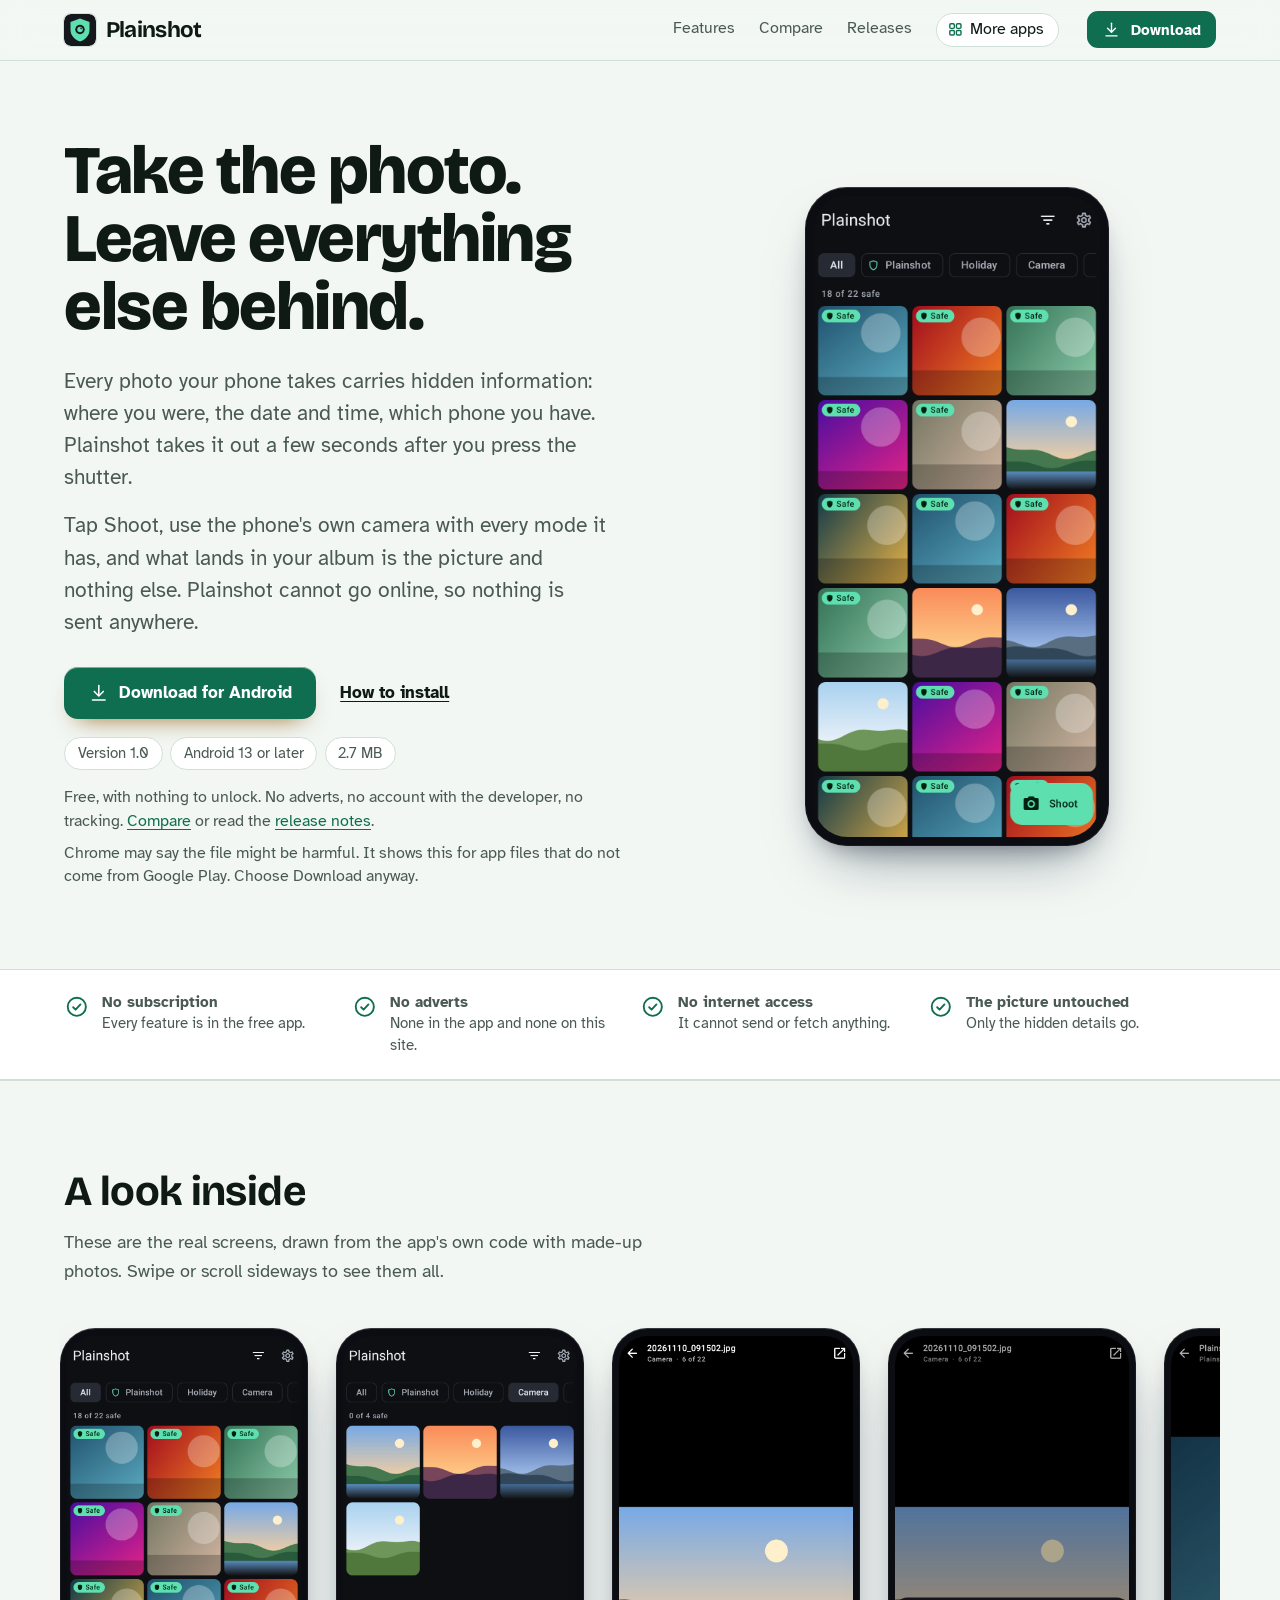
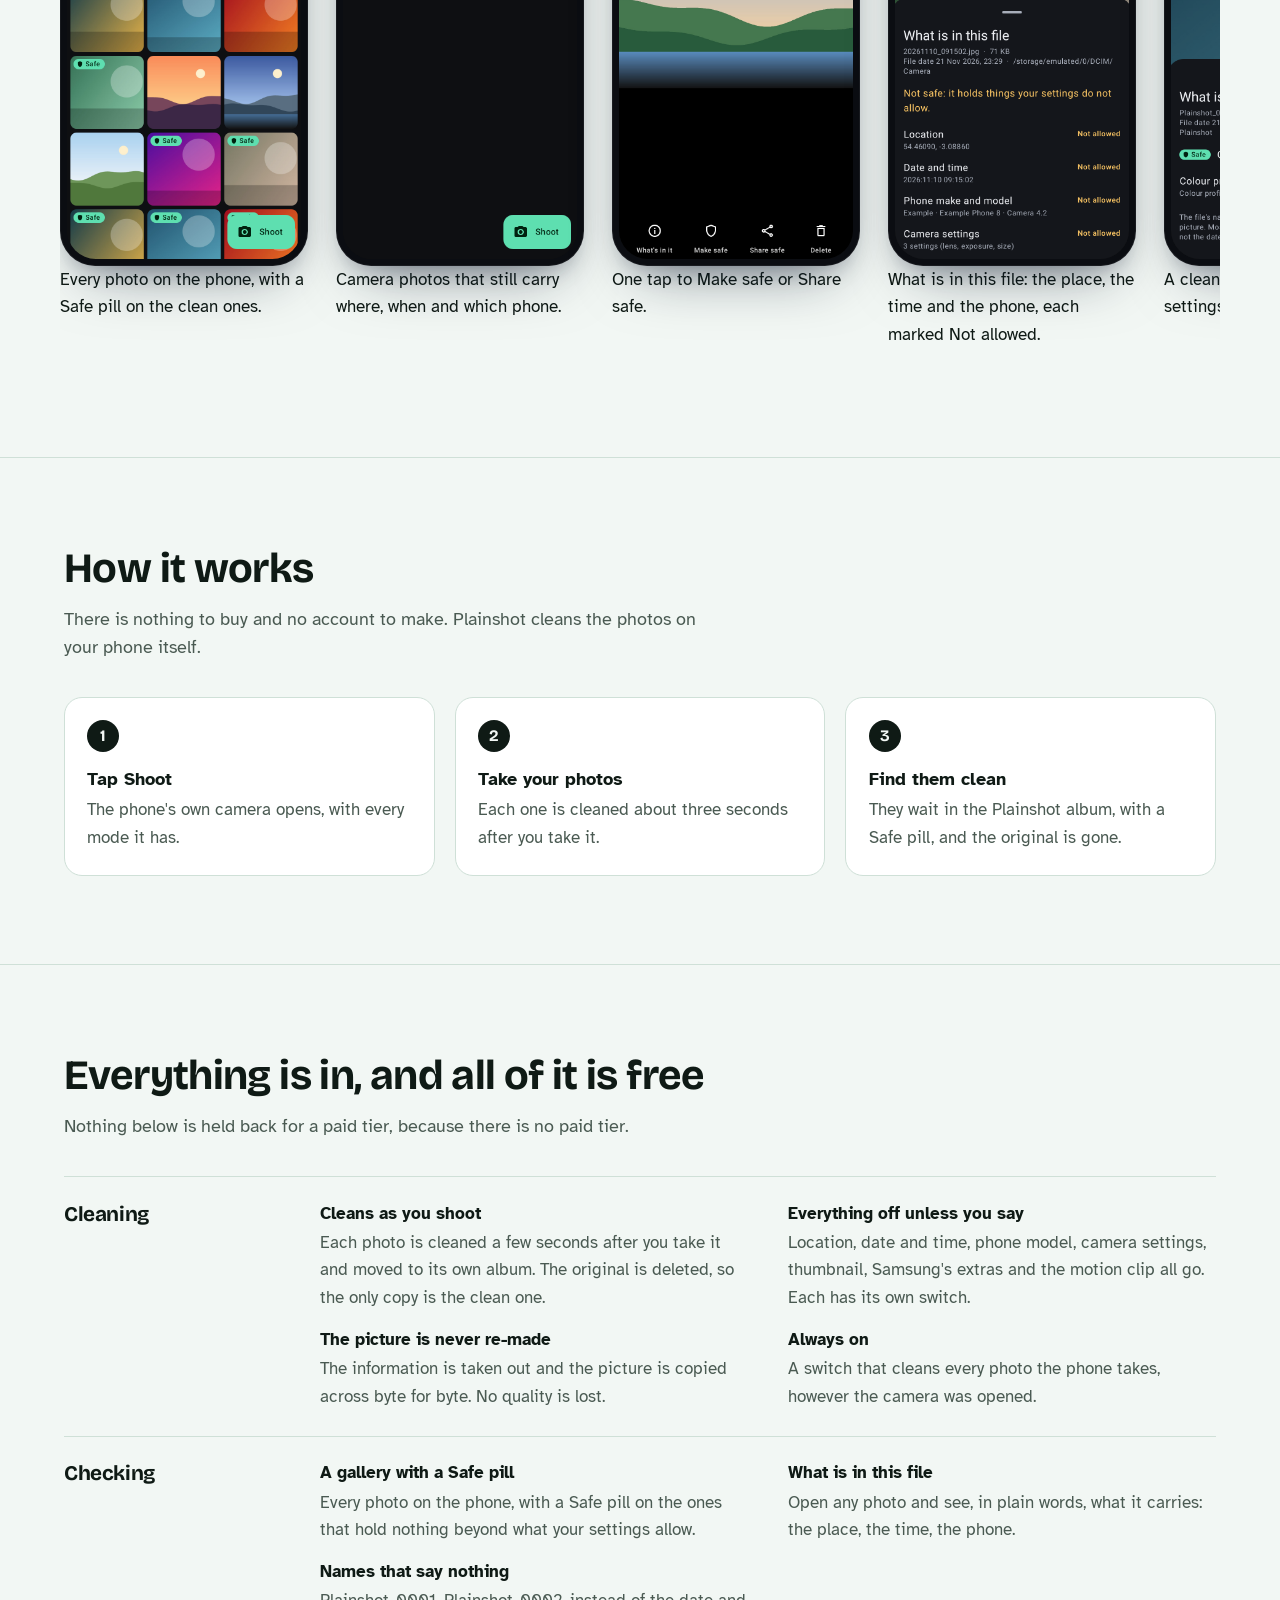
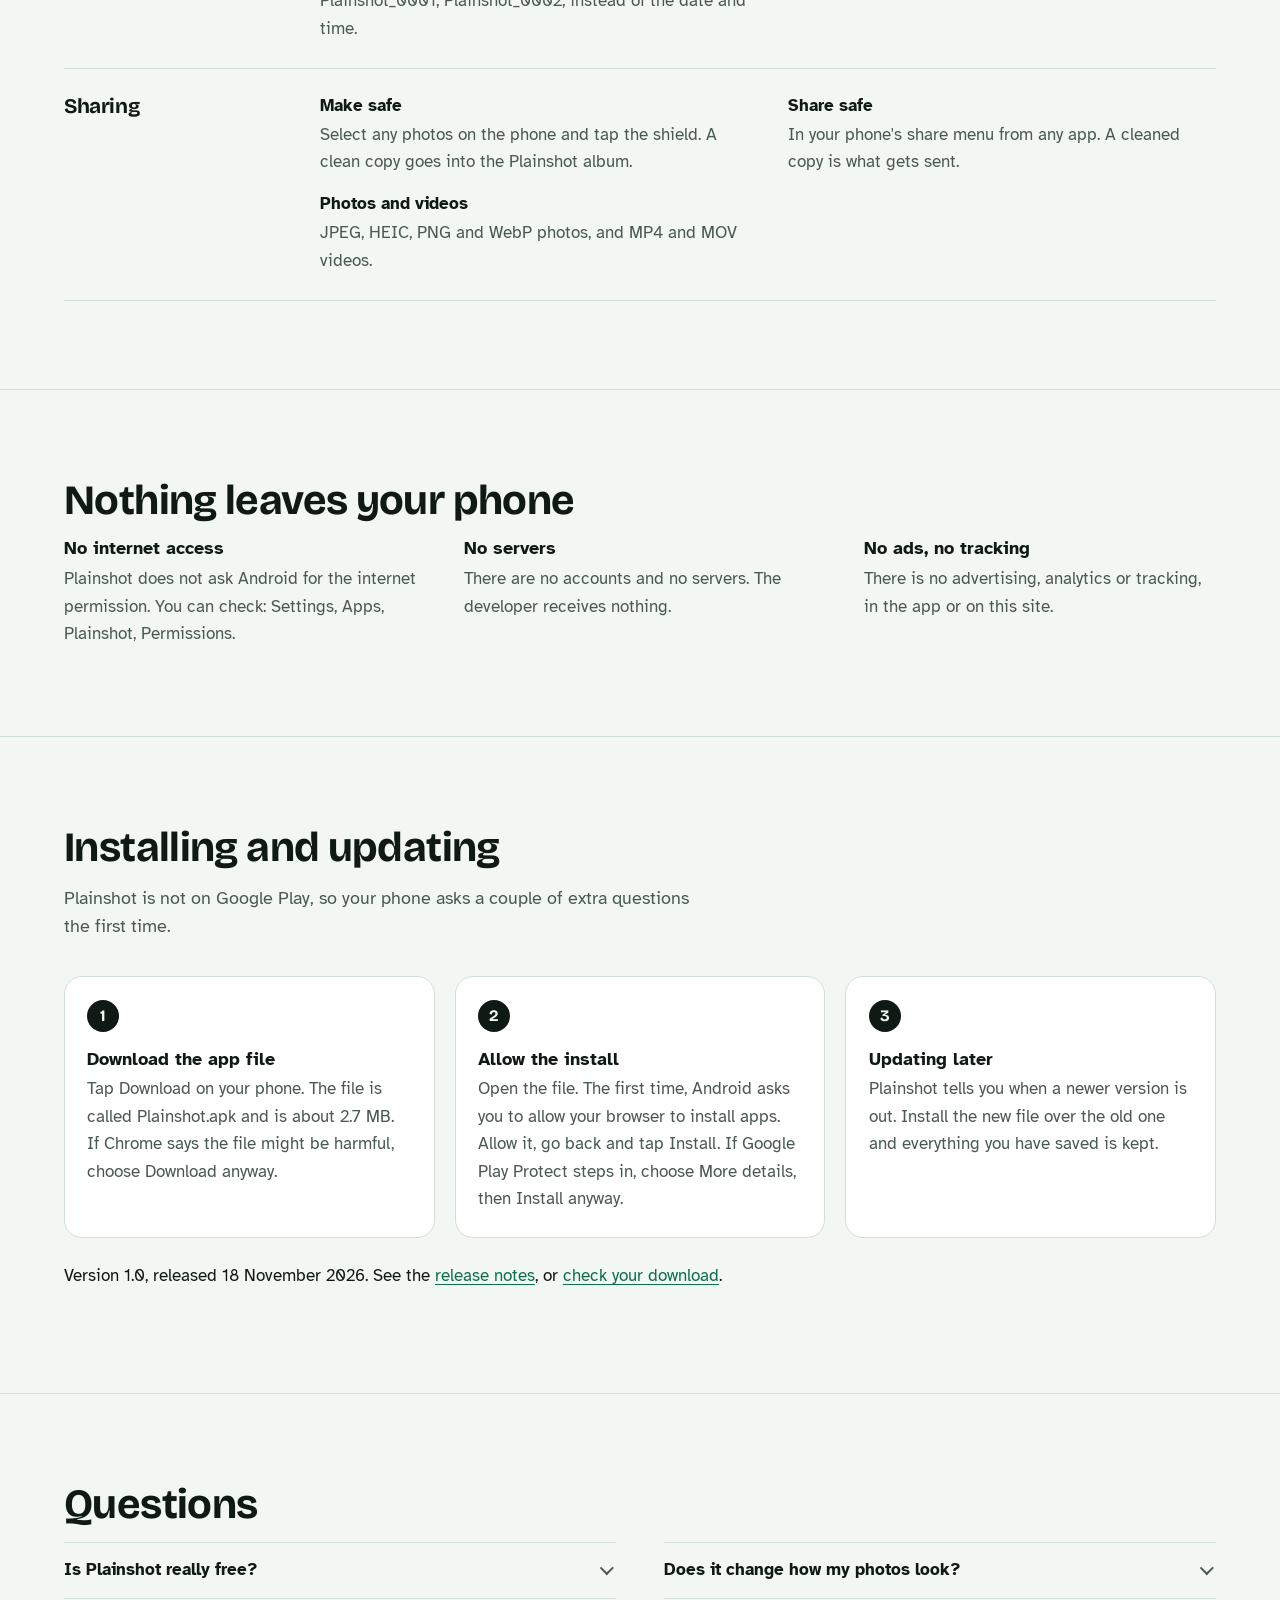
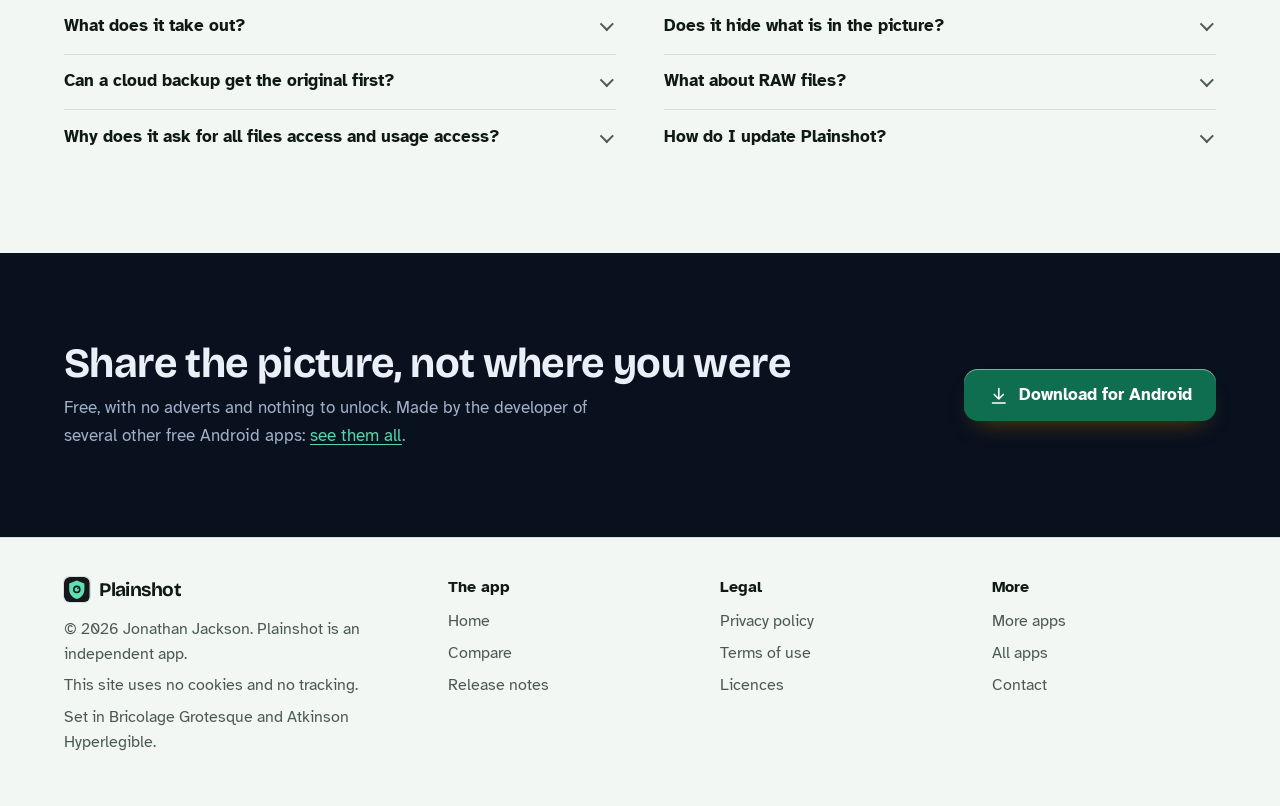
==== commit becad6f2: "Gallery: what is in a file, and real-looking camera photos" ====
--- a/index.html
+++ b/index.html
@@ -64,7 +64,7 @@
 <div class="wrap">
 <h2 id="screens-h">A look inside</h2>
 <p class="intro">These are the real screens, drawn from the app&#x27;s own code with made-up photos. Swipe or scroll sideways to see them all.</p>
-<div class="gallery" tabindex="0" role="region" aria-label="Screens from Plainshot"><figure class="shot"><div class="phone"><img src="./assets/screens/gallery.png" alt="Every photo on the phone, with a Safe pill on the clean ones." width="393" height="852" loading="eager" decoding="async"></div><figcaption>Every photo on the phone, with a Safe pill on the clean ones.</figcaption></figure><figure class="shot"><div class="phone"><img src="./assets/screens/camera.png" alt="Camera photos that still carry where, when and which phone." width="393" height="852" loading="eager" decoding="async"></div><figcaption>Camera photos that still carry where, when and which phone.</figcaption></figure><figure class="shot"><div class="phone"><img src="./assets/screens/viewer.png" alt="One tap to Make safe or Share safe." width="393" height="852" loading="eager" decoding="async"></div><figcaption>One tap to Make safe or Share safe.</figcaption></figure><figure class="shot"><div class="phone"><img src="./assets/screens/settings.png" alt="Everything is taken out, unless you switch it on here." width="393" height="852" loading="eager" decoding="async"></div><figcaption>Everything is taken out, unless you switch it on here.</figcaption></figure><figure class="shot"><div class="phone"><img src="./assets/screens/more.png" alt="Videos, file dates and the Plainshot album." width="393" height="852" loading="eager" decoding="async"></div><figcaption>Videos, file dates and the Plainshot album.</figcaption></figure><figure class="shot"><div class="phone"><img src="./assets/screens/setup.png" alt="Setting up: the three switches Plainshot needs, and why." width="393" height="852" loading="eager" decoding="async"></div><figcaption>Setting up: the three switches Plainshot needs, and why.</figcaption></figure><figure class="shot"><div class="phone"><img src="./assets/screens/about.png" alt="No internet access, and what Plainshot cannot do." width="393" height="852" loading="eager" decoding="async"></div><figcaption>No internet access, and what Plainshot cannot do.</figcaption></figure></div>
+<div class="gallery" tabindex="0" role="region" aria-label="Screens from Plainshot"><figure class="shot"><div class="phone"><img src="./assets/screens/gallery.png" alt="Every photo on the phone, with a Safe pill on the clean ones." width="393" height="852" loading="eager" decoding="async"></div><figcaption>Every photo on the phone, with a Safe pill on the clean ones.</figcaption></figure><figure class="shot"><div class="phone"><img src="./assets/screens/camera.png" alt="Camera photos that still carry where, when and which phone." width="393" height="852" loading="eager" decoding="async"></div><figcaption>Camera photos that still carry where, when and which phone.</figcaption></figure><figure class="shot"><div class="phone"><img src="./assets/screens/viewer.png" alt="One tap to Make safe or Share safe." width="393" height="852" loading="eager" decoding="async"></div><figcaption>One tap to Make safe or Share safe.</figcaption></figure><figure class="shot"><div class="phone"><img src="./assets/screens/info.png" alt="What is in this file: the place, the time and the phone, each marked Not allowed." width="393" height="852" loading="eager" decoding="async"></div><figcaption>What is in this file: the place, the time and the phone, each marked Not allowed.</figcaption></figure><figure class="shot"><div class="phone"><img src="./assets/screens/info-safe.png" alt="A cleaned photo: only what your settings allow." width="393" height="852" loading="eager" decoding="async"></div><figcaption>A cleaned photo: only what your settings allow.</figcaption></figure><figure class="shot"><div class="phone"><img src="./assets/screens/settings.png" alt="Everything is taken out, unless you switch it on here." width="393" height="852" loading="eager" decoding="async"></div><figcaption>Everything is taken out, unless you switch it on here.</figcaption></figure><figure class="shot"><div class="phone"><img src="./assets/screens/more.png" alt="Videos, file dates and the Plainshot album." width="393" height="852" loading="eager" decoding="async"></div><figcaption>Videos, file dates and the Plainshot album.</figcaption></figure><figure class="shot"><div class="phone"><img src="./assets/screens/setup.png" alt="Setting up: the three switches Plainshot needs, and why." width="393" height="852" loading="eager" decoding="async"></div><figcaption>Setting up: the three switches Plainshot needs, and why.</figcaption></figure></div>
 </div>
 </section>
 
